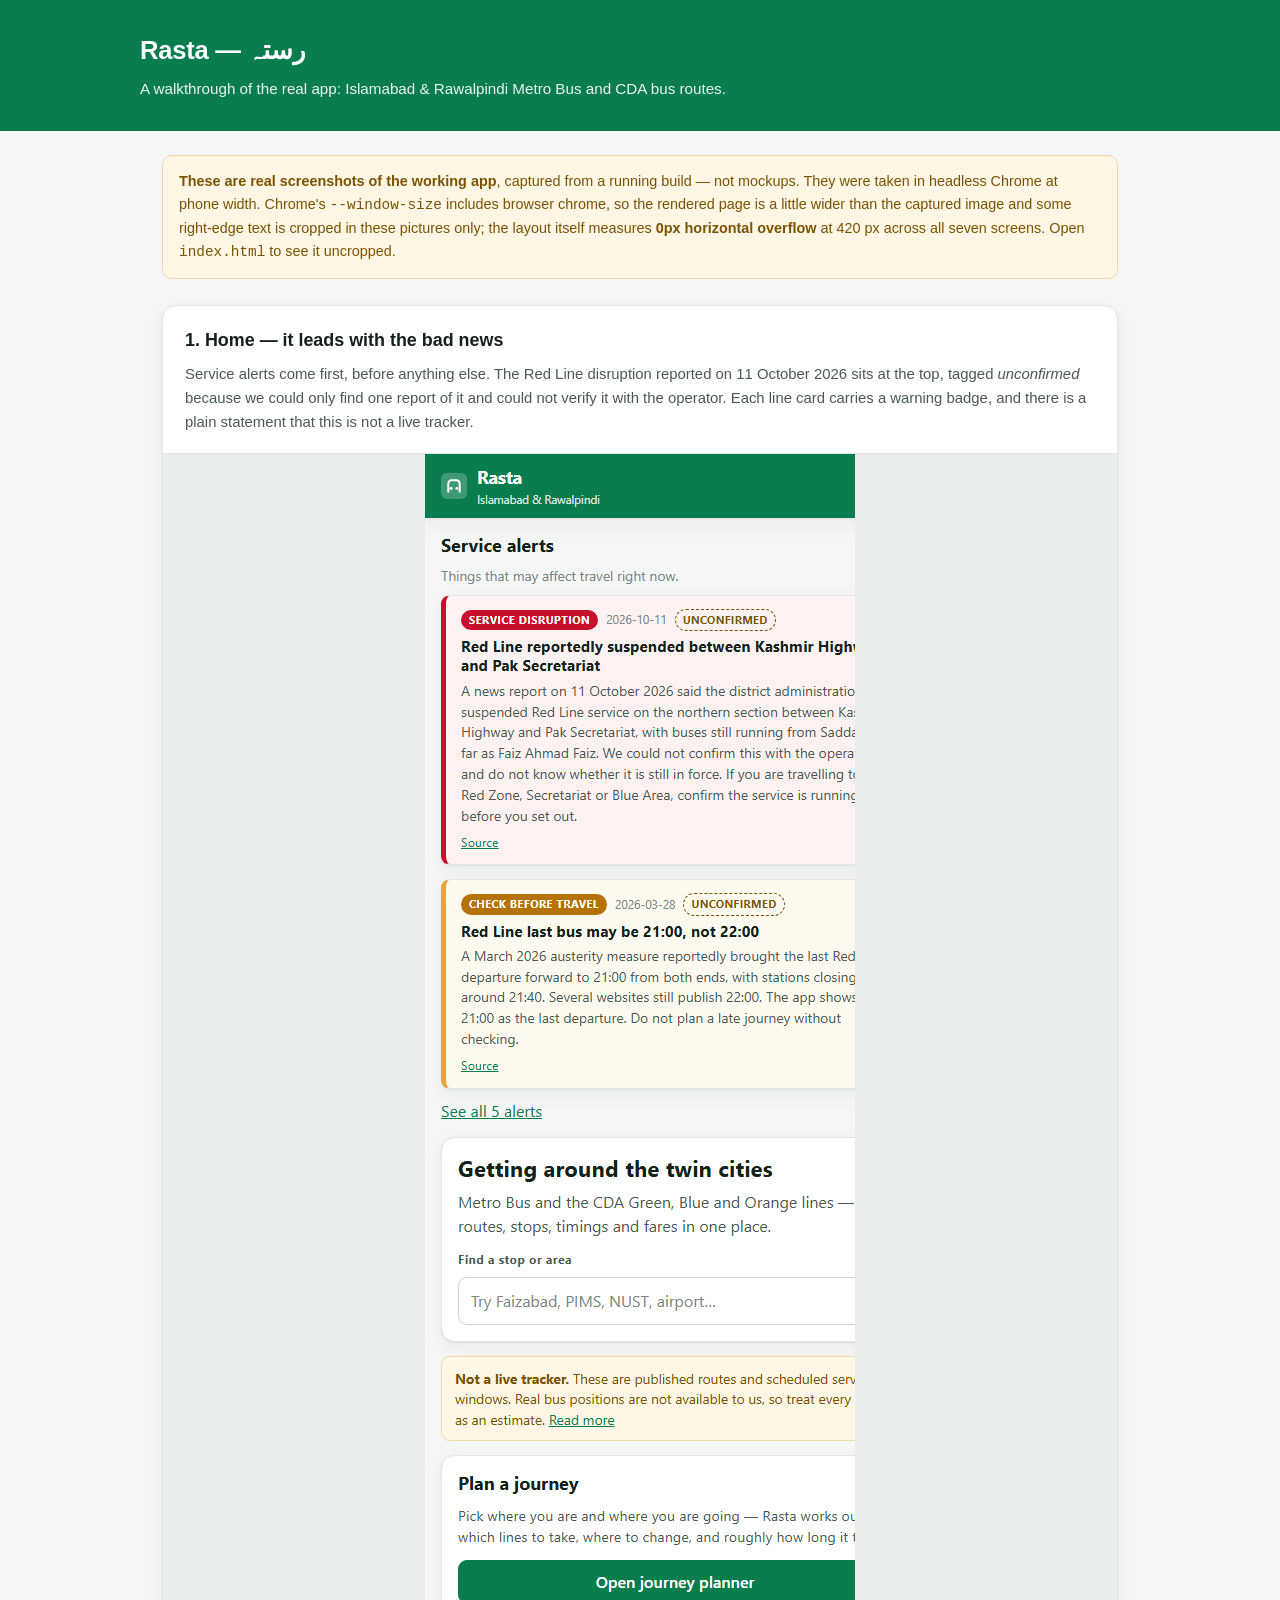
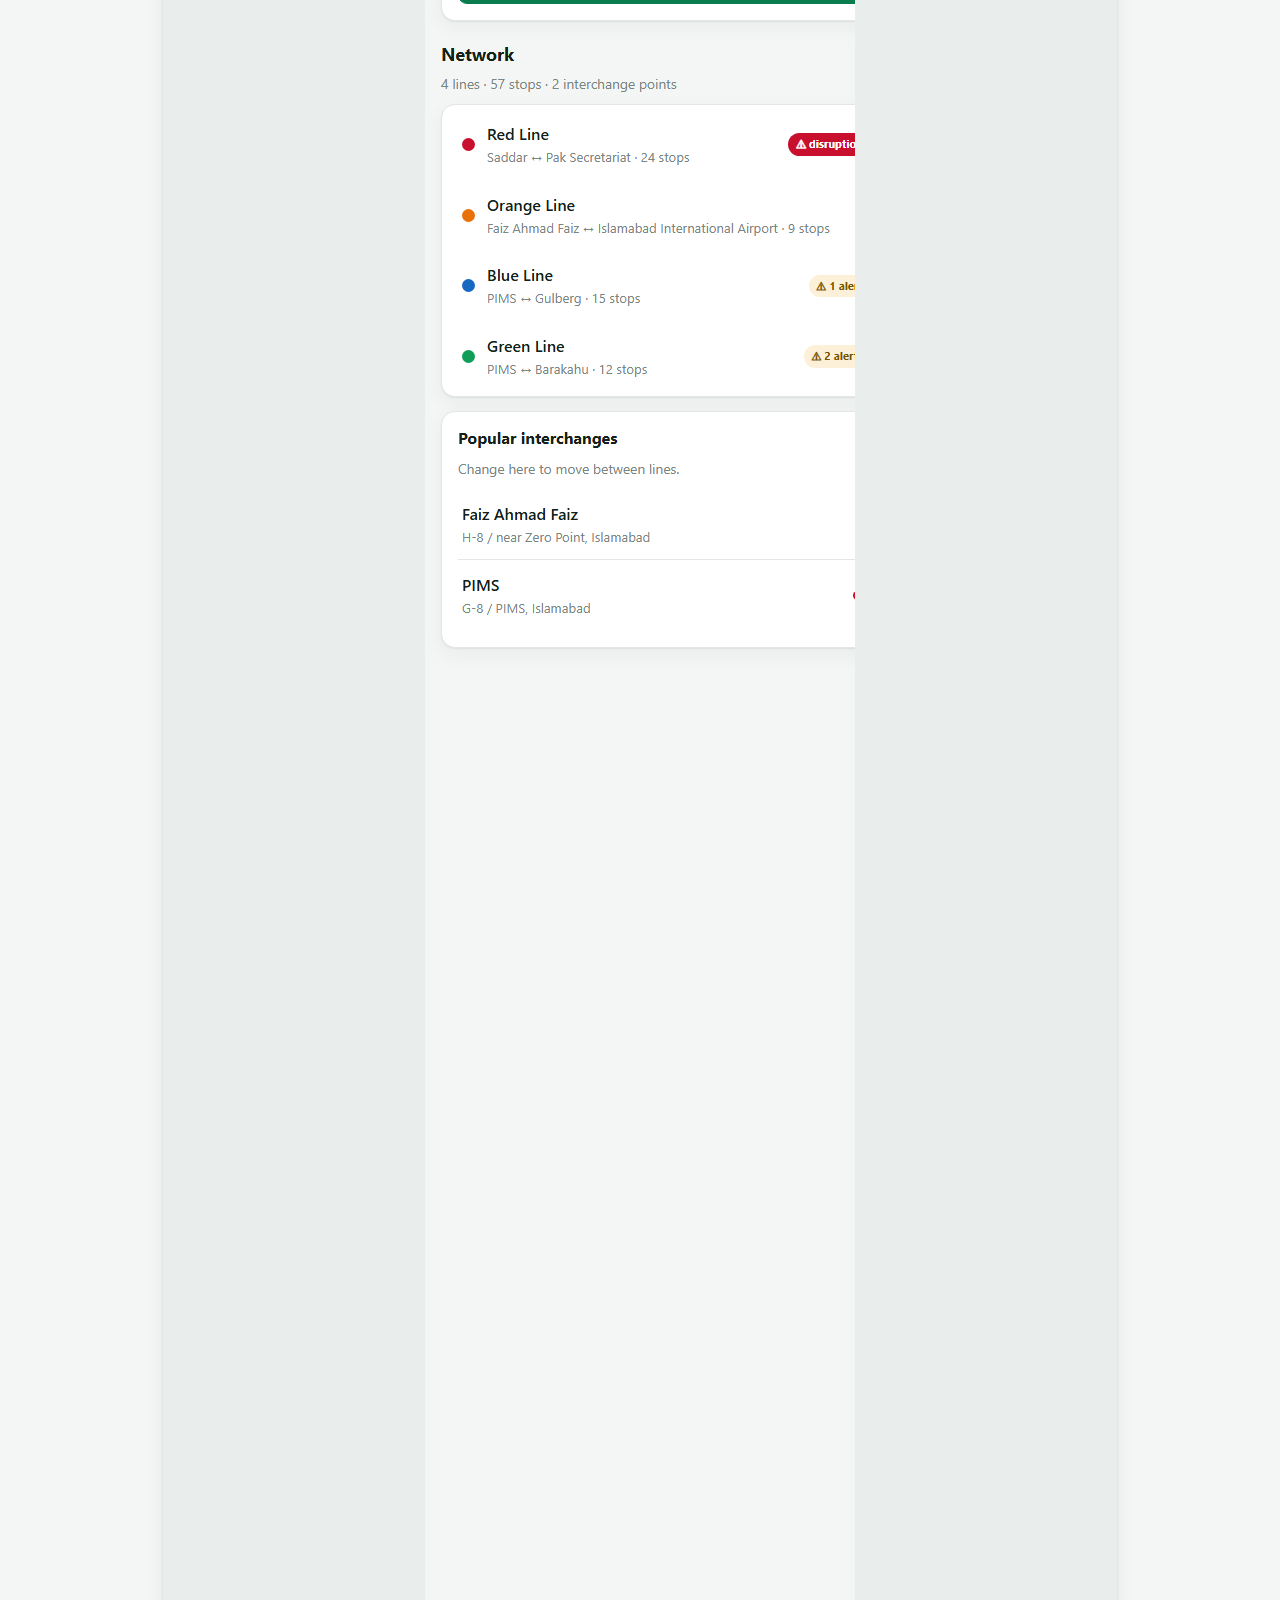
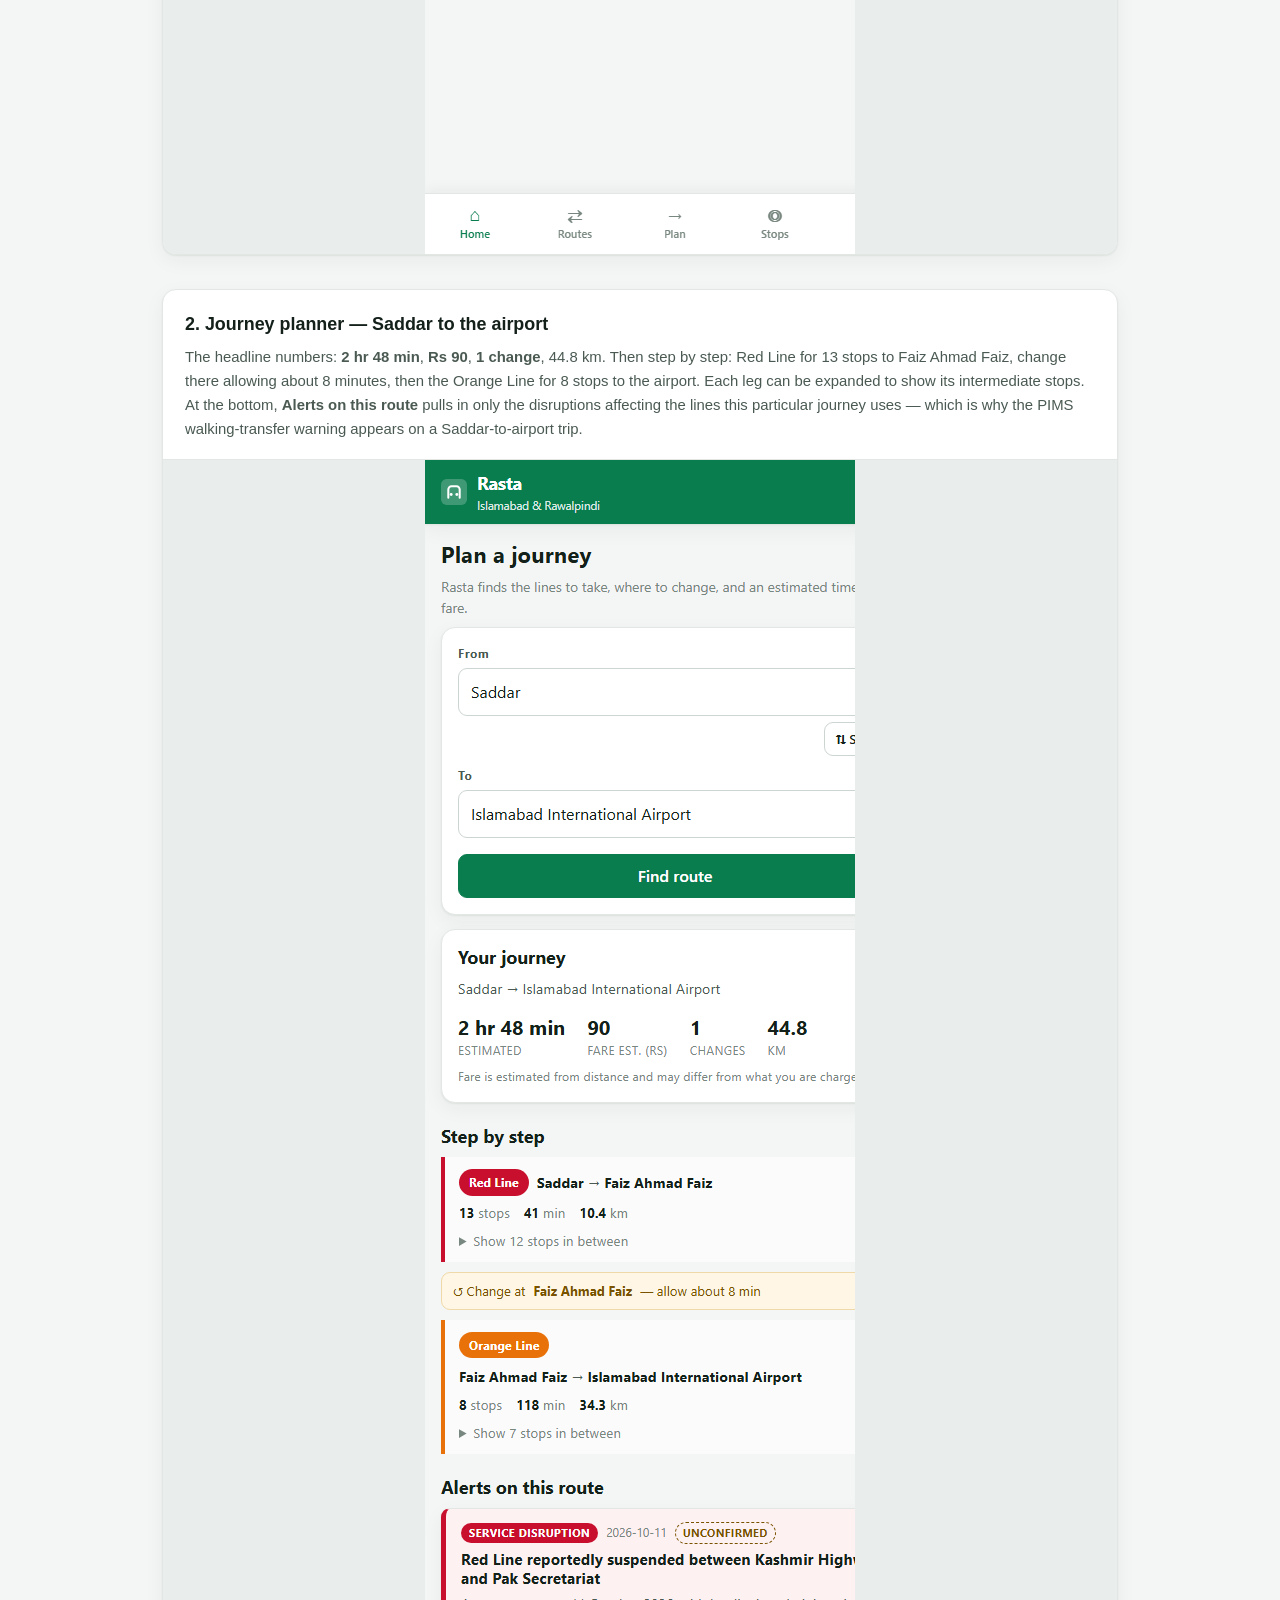
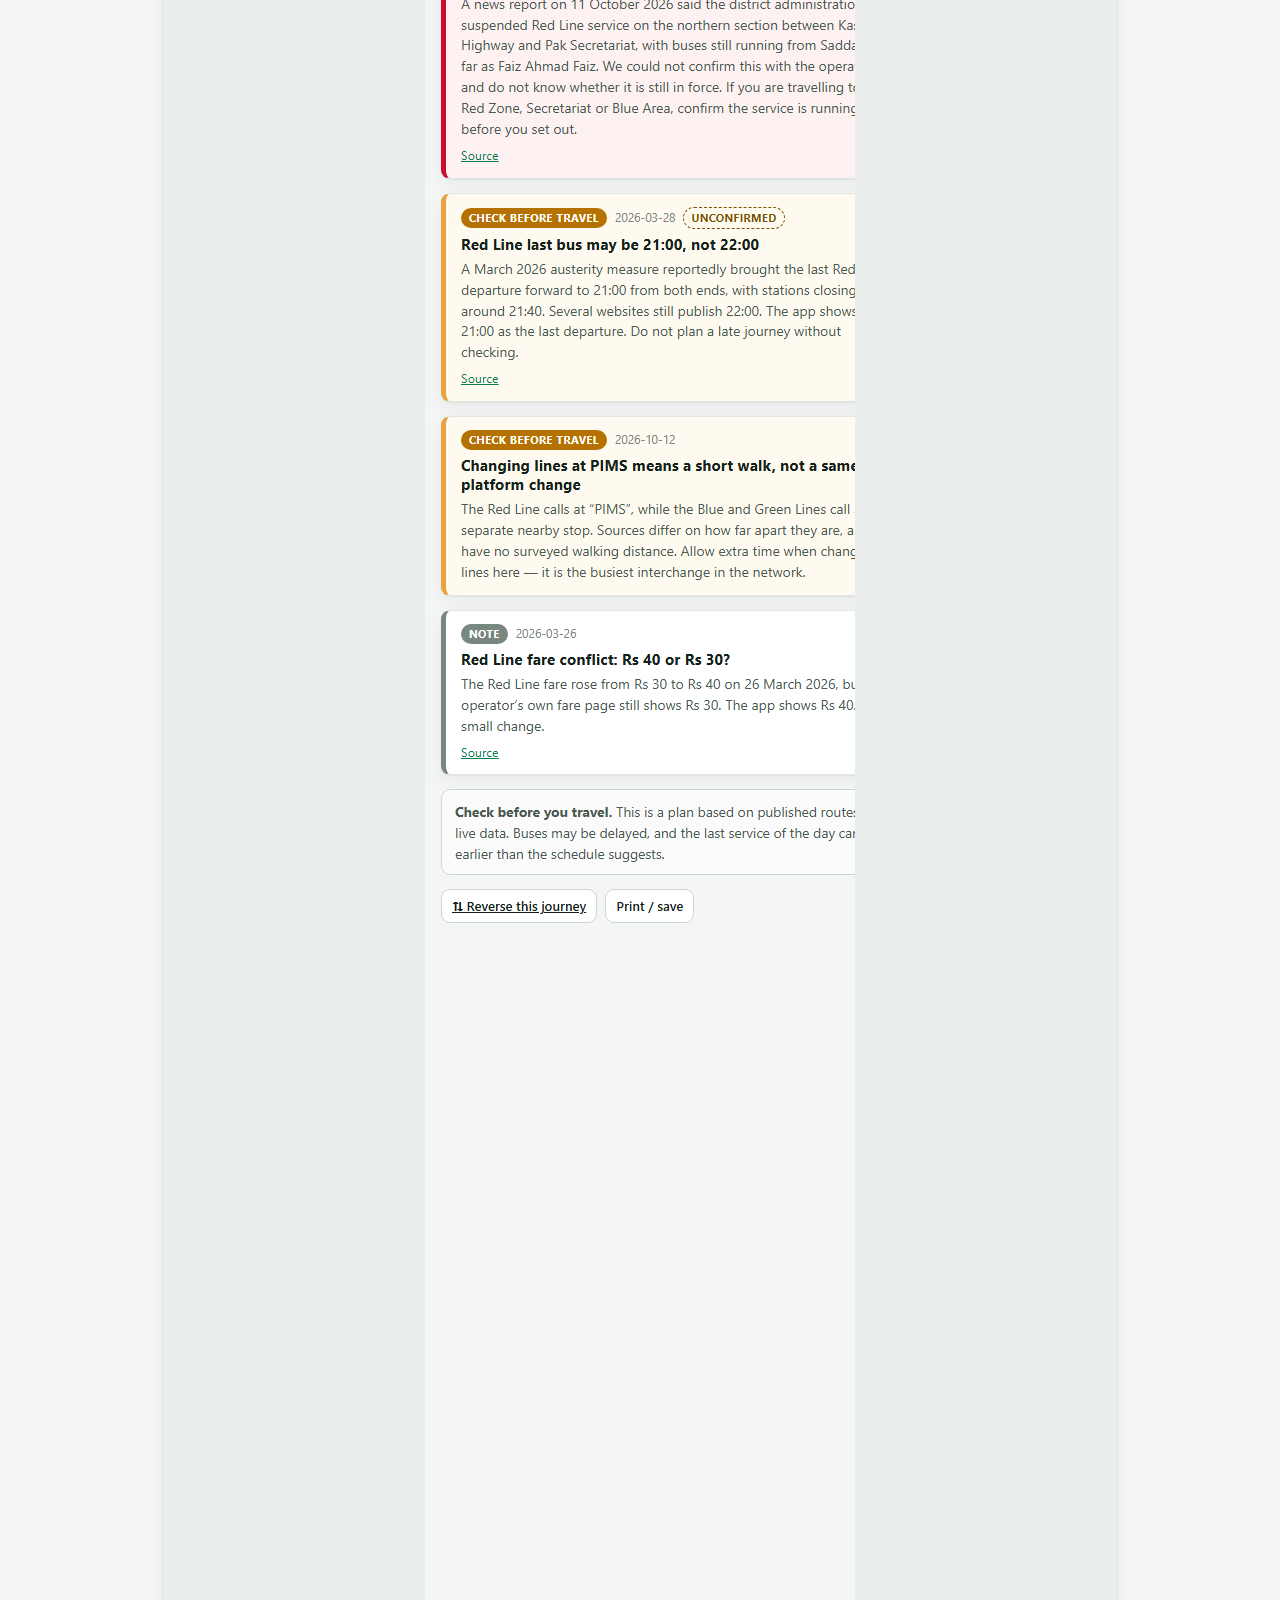
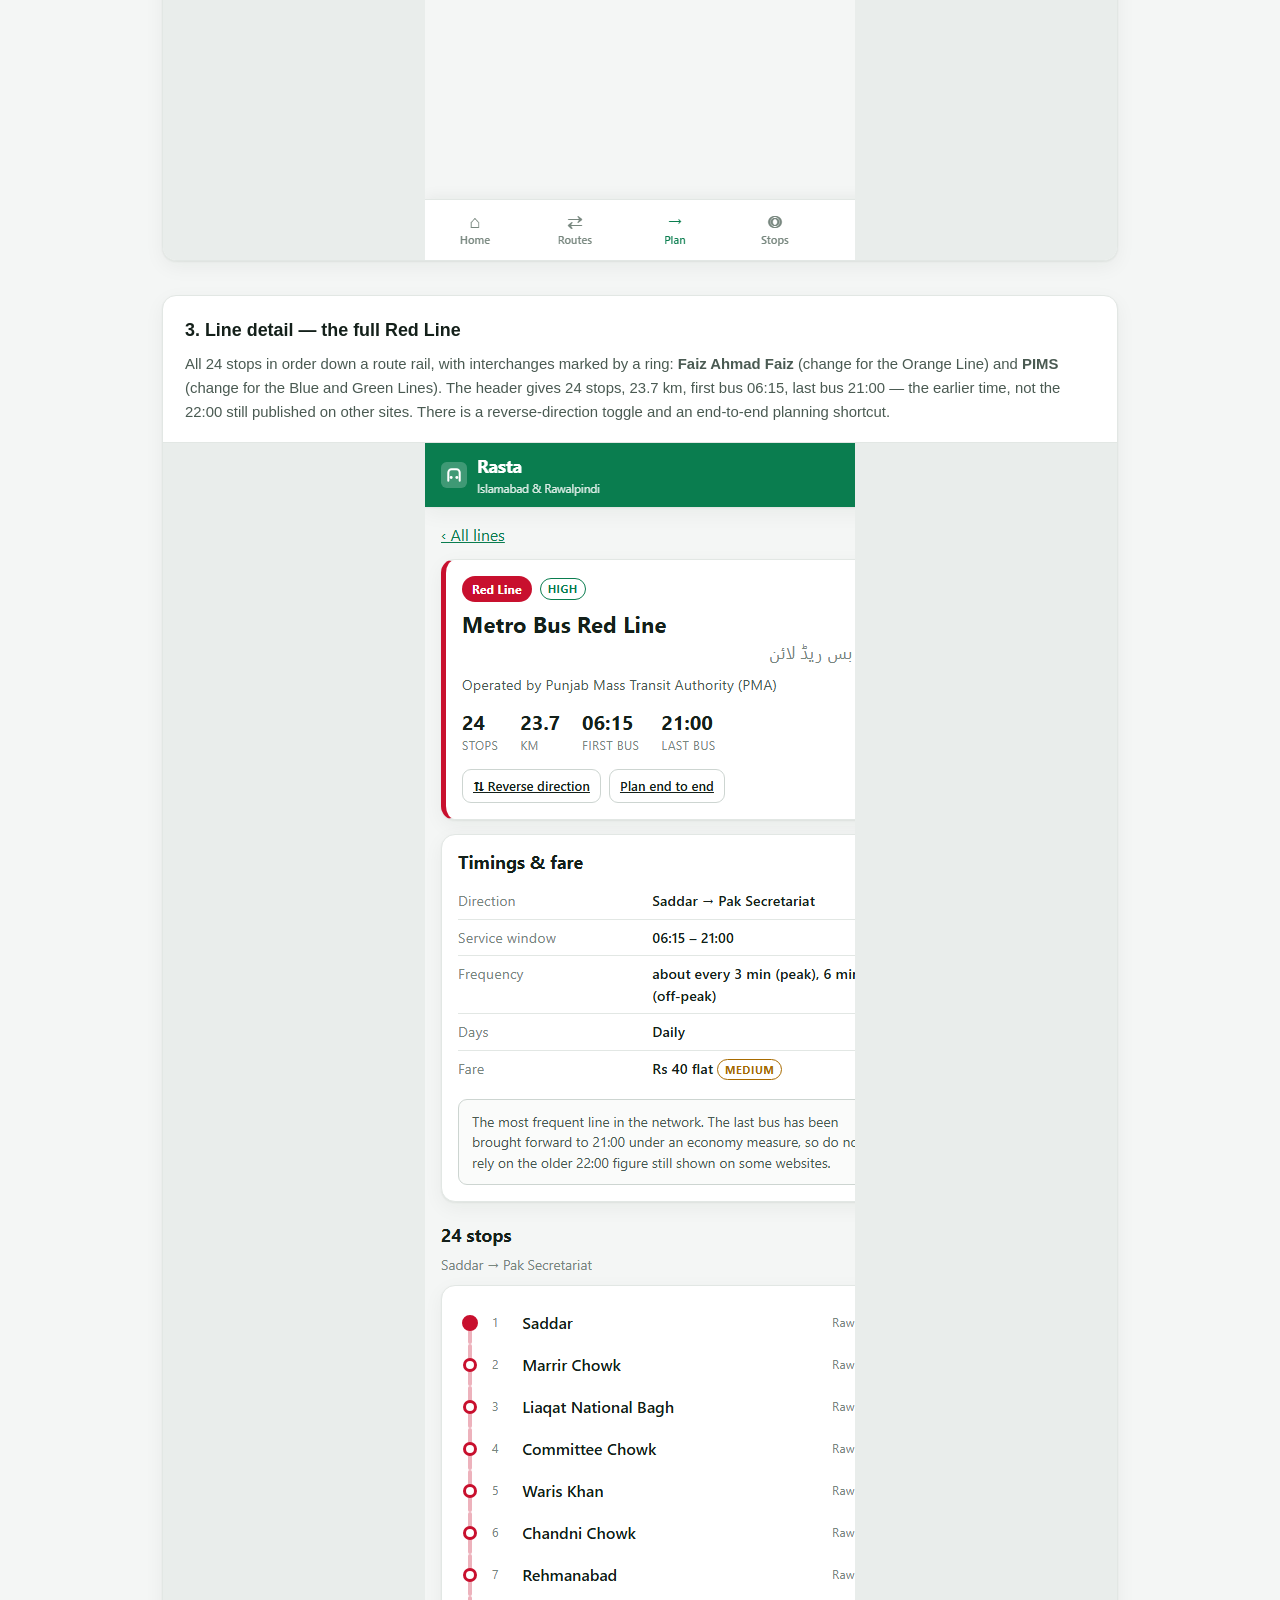
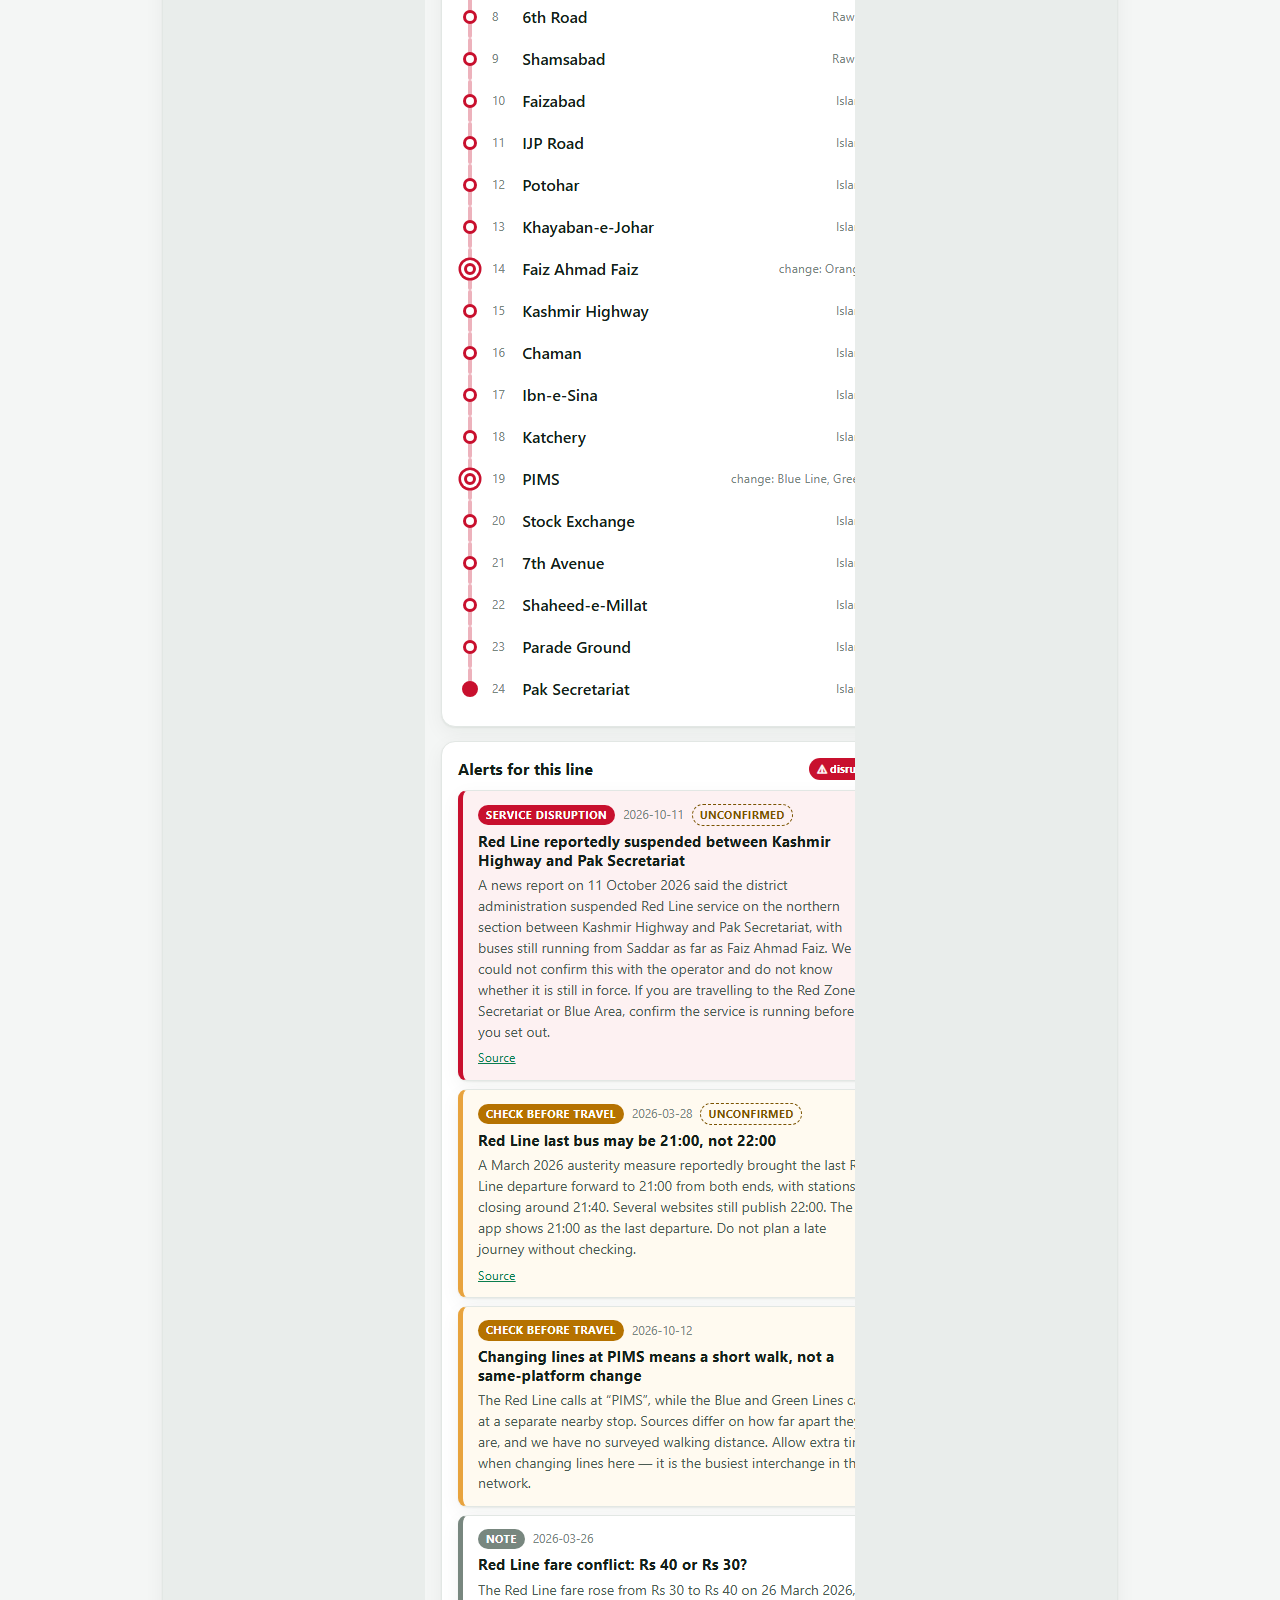
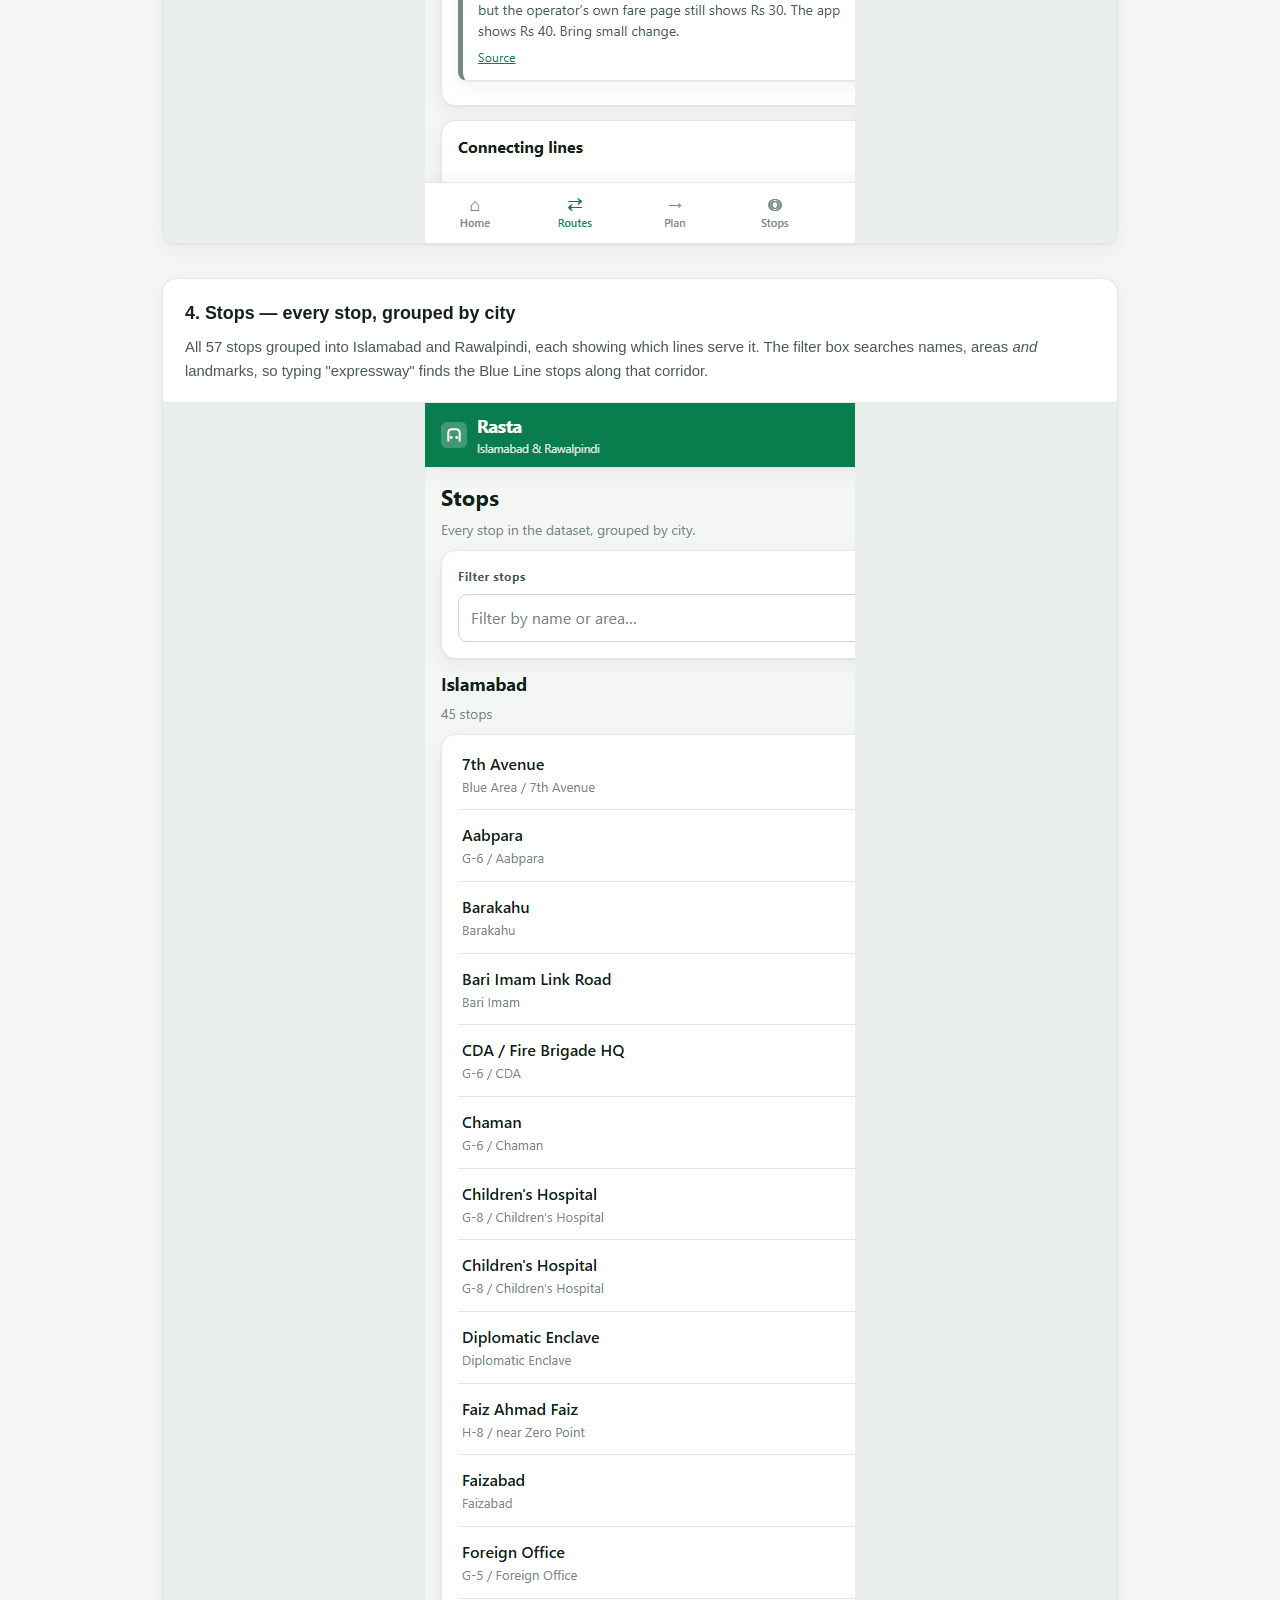
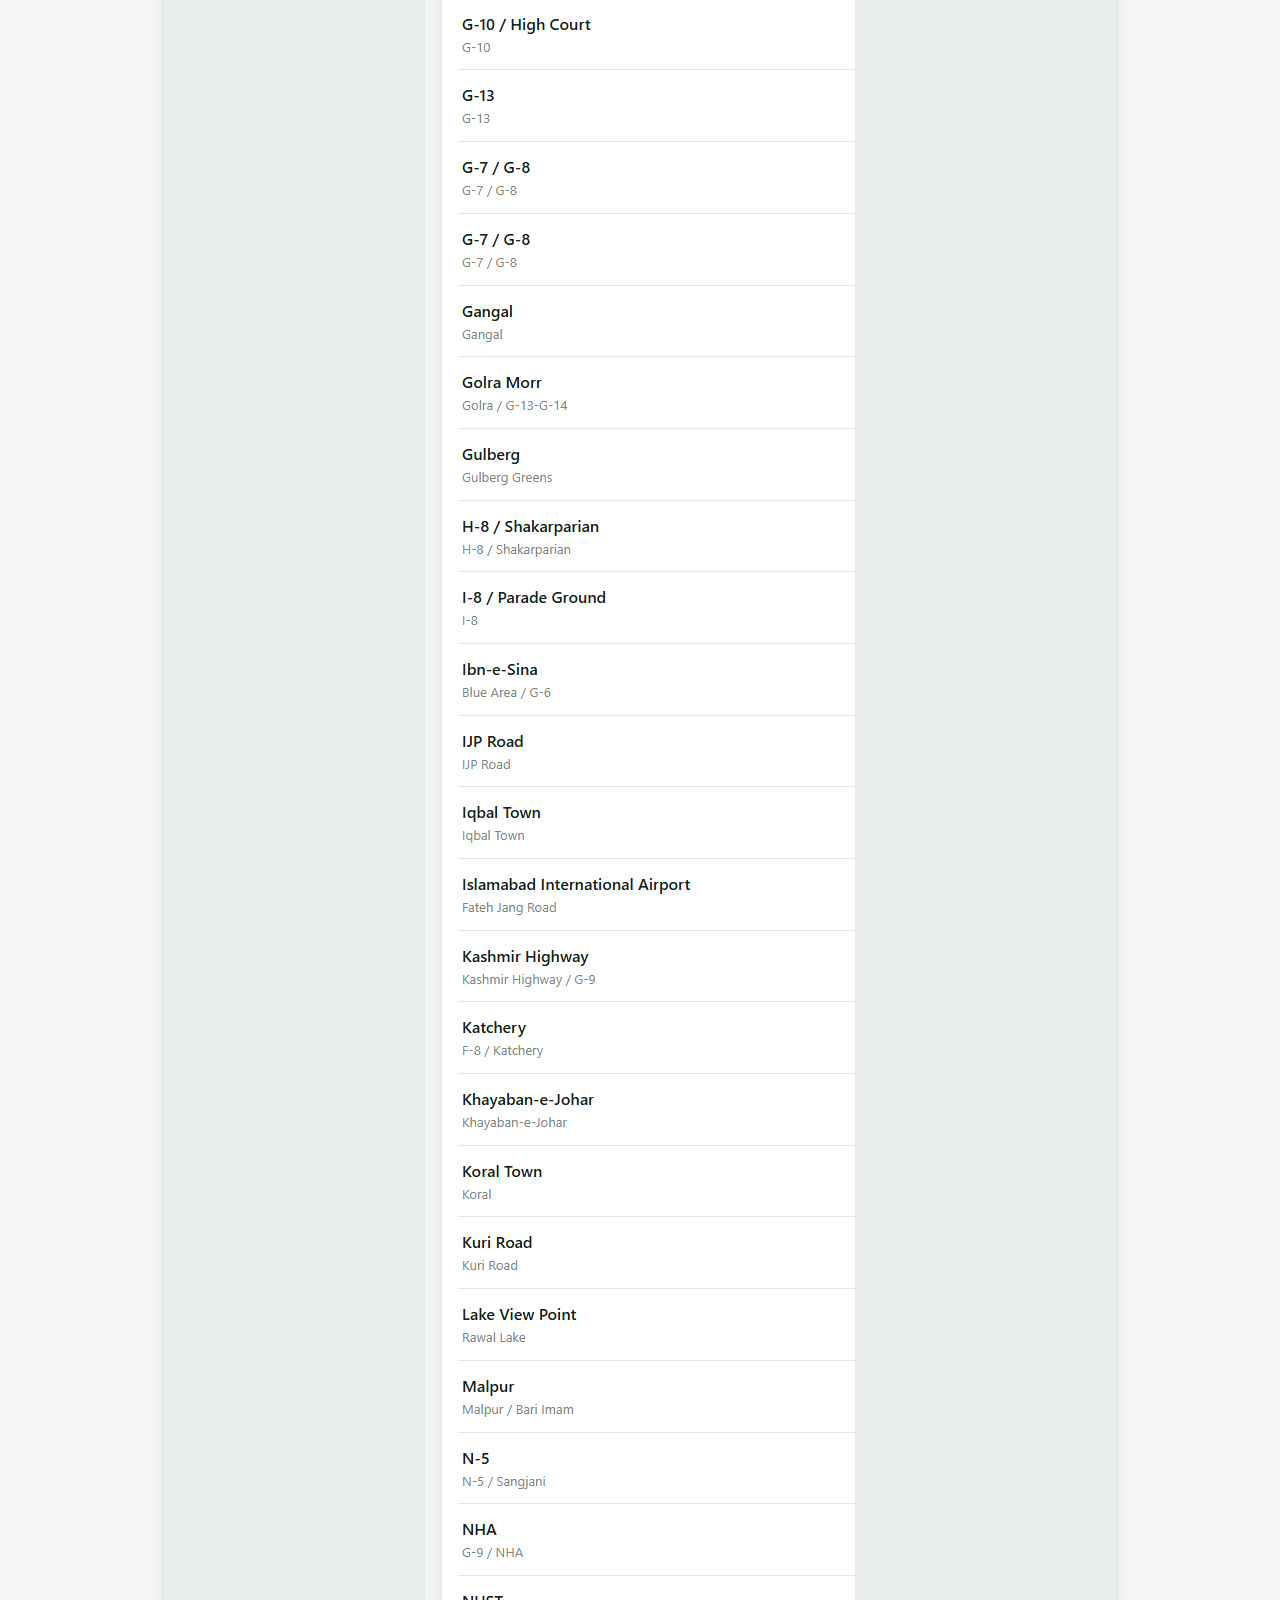
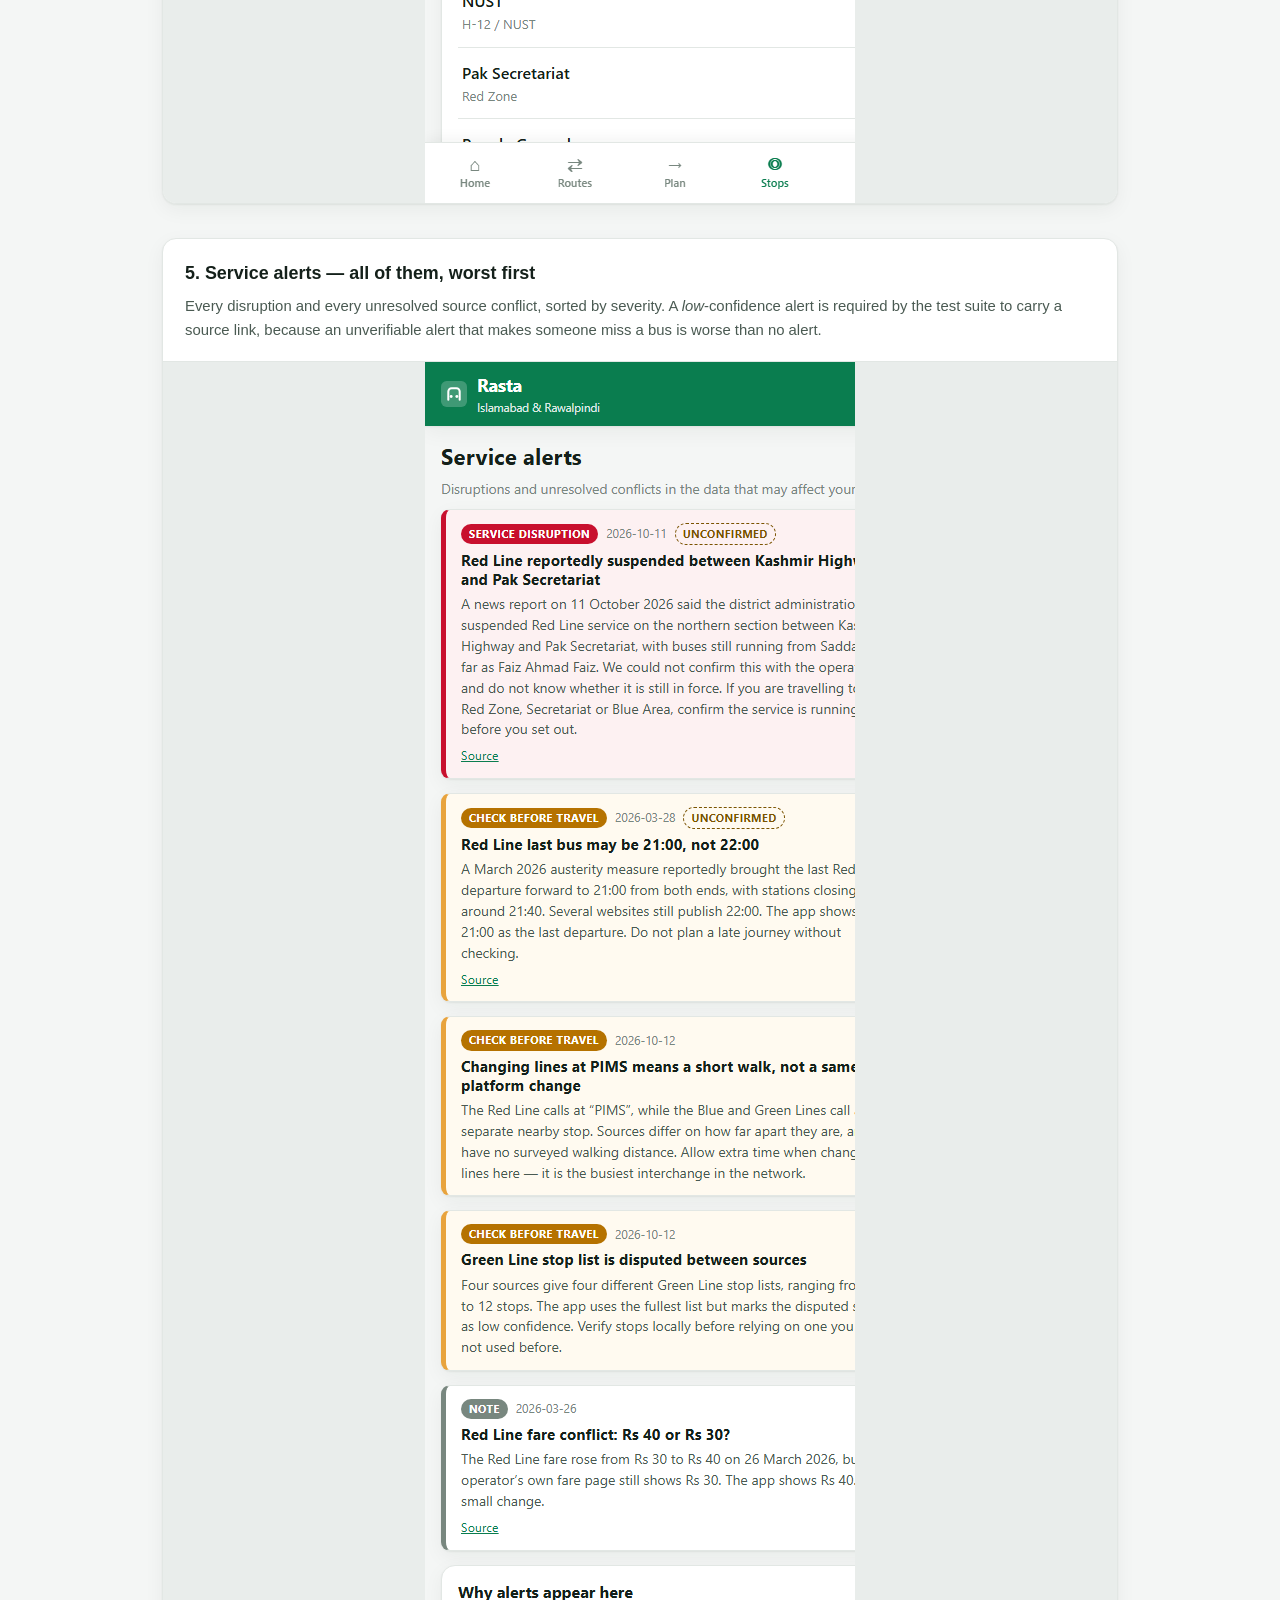
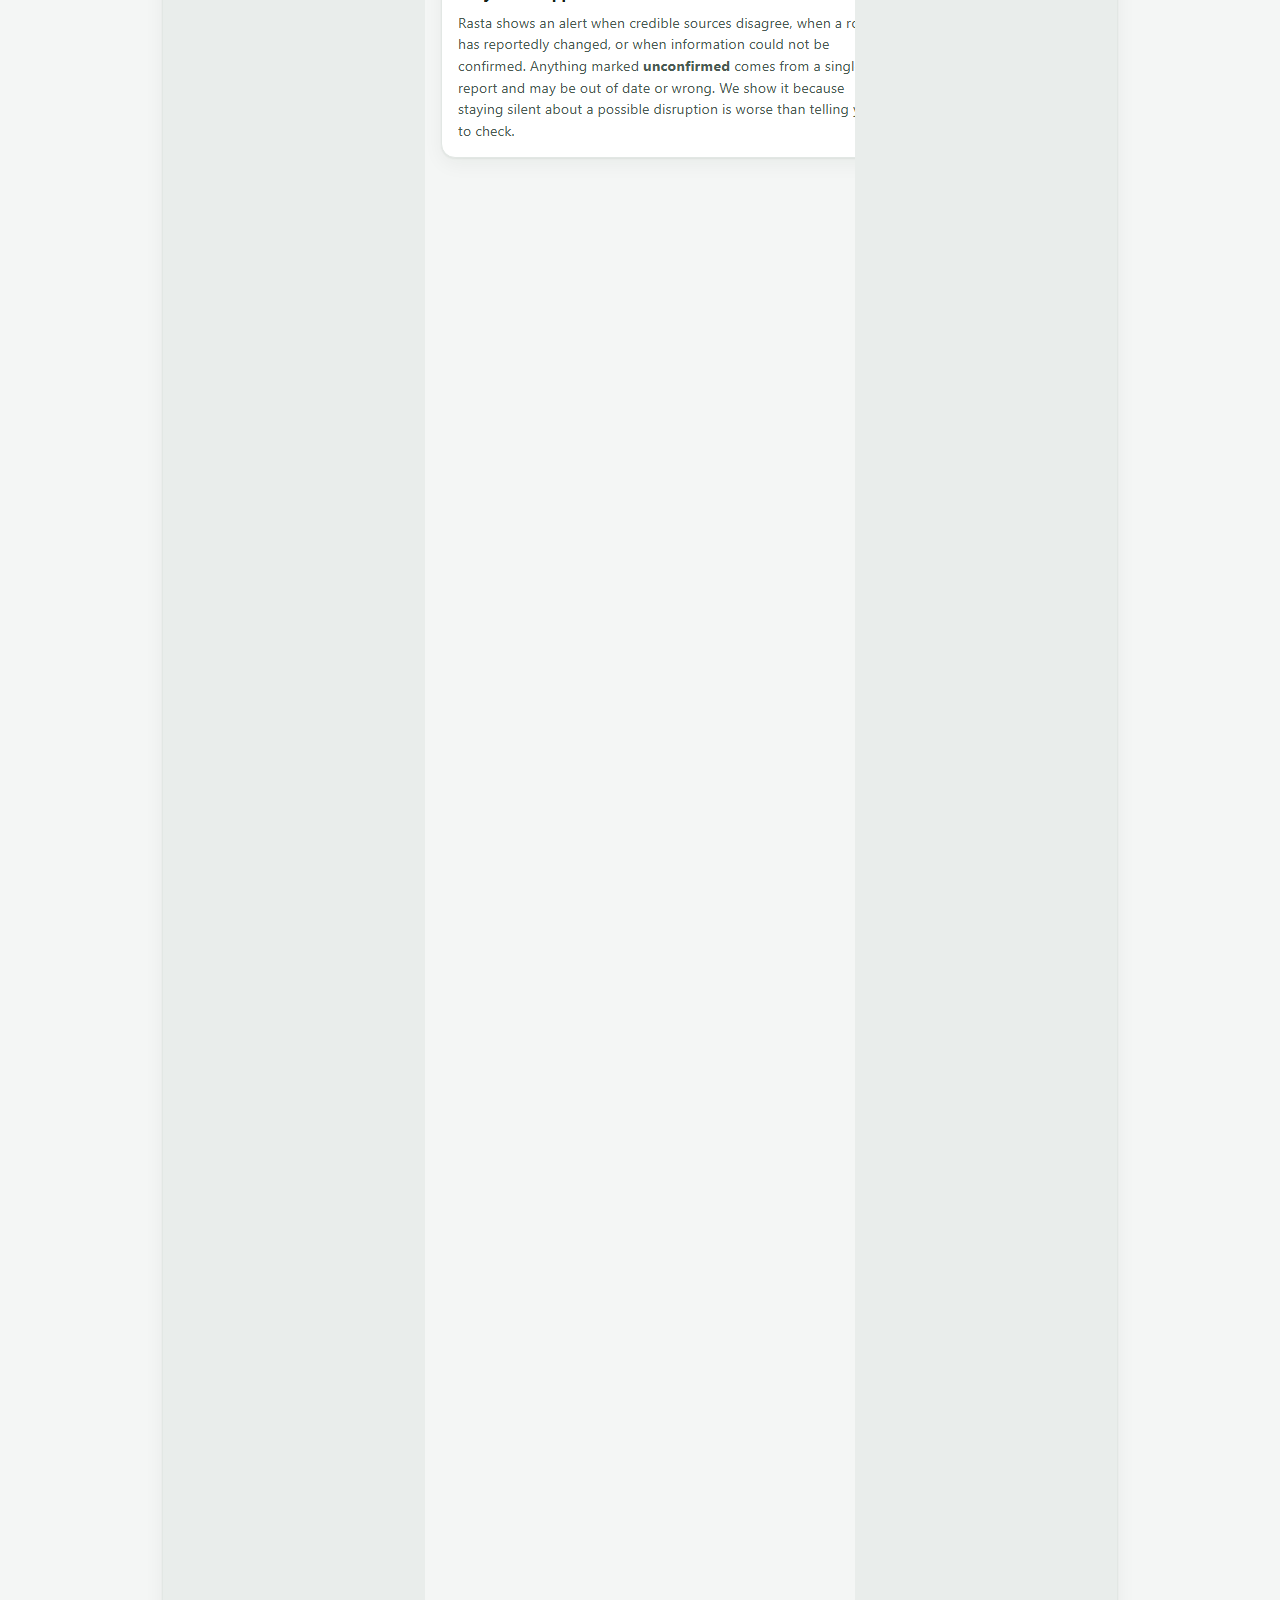
==== demo/index.html @ 7fad2407 "Rasta: Islamabad & Rawalpindi bus routes, timings and fares A dependency-free, zero-build web app co" ====
<!DOCTYPE html>
<html lang="en">
<head>
<meta charset="utf-8">
<meta name="viewport" content="width=device-width, initial-scale=1">
<title>Rasta — demo walkthrough</title>
<style>
  :root {
    --brand: #0a7d4f; --bg: #f4f6f5; --card: #fff; --ink: #14201a;
    --ink2: #4a5a52; --muted: #78877f; --line: #e2e7e4;
  }
  * { box-sizing: border-box; }
  body {
    margin: 0; background: var(--bg); color: var(--ink);
    font: 16px/1.6 -apple-system, BlinkMacSystemFont, "Segoe UI", Roboto, Arial, sans-serif;
  }
  header {
    background: var(--brand); color: #fff; padding: 30px 22px;
  }
  header .wrap { max-width: 1000px; margin: 0 auto; }
  header h1 { margin: 0 0 6px; font-size: 1.6rem; letter-spacing: -.01em; }
  header p { margin: 0; opacity: .92; font-size: .95rem; }
  main { max-width: 1000px; margin: 0 auto; padding: 24px 22px 70px; }

  .notice {
    background: #fff6e5; border: 1px solid #f0d9a8; color: #7a5300;
    border-radius: 10px; padding: 14px 16px; font-size: .9rem; margin: 0 0 26px;
  }
  .notice strong { color: inherit; }

  .step {
    margin: 0 0 34px; background: var(--card); border: 1px solid var(--line);
    border-radius: 14px; overflow: hidden;
    box-shadow: 0 1px 2px rgba(16,32,24,.06), 0 6px 20px rgba(16,32,24,.05);
  }
  figcaption { padding: 20px 22px 18px; }
  figcaption h2 { margin: 0 0 8px; font-size: 1.12rem; }
  figcaption p { margin: 0; color: var(--ink2); font-size: .93rem; }
  .shot { background: #e9edeb; border-top: 1px solid var(--line); text-align: center; }
  .shot img { display: block; width: 100%; max-width: 430px; margin: 0 auto; height: auto; }

  .two { display: grid; gap: 34px; }
  @media (min-width: 900px) {
    .two { grid-template-columns: 1fr 1fr; }
    .two .step { margin-bottom: 0; }
  }

  .foot { color: var(--muted); font-size: .86rem; margin-top: 34px; }
  .foot code { background: var(--card); border: 1px solid var(--line); padding: 1px 6px; border-radius: 5px; }
  a { color: var(--brand); }
</style>
</head>
<body>
<header>
  <div class="wrap">
    <h1>Rasta — رستہ</h1>
    <p>A walkthrough of the real app: Islamabad &amp; Rawalpindi Metro Bus and CDA bus routes.</p>
  </div>
</header>

<main>
  <div class="notice">
    <strong>These are real screenshots of the working app</strong>, captured from a running
    build — not mockups. They were taken in headless Chrome at phone width. Chrome's
    <code>--window-size</code> includes browser chrome, so the rendered page is a little wider
    than the captured image and some right-edge text is cropped in these pictures only; the
    layout itself measures <strong>0px horizontal overflow</strong> at 420&nbsp;px across all
    seven screens. Open <code>index.html</code> to see it uncropped.
  </div>

  <figure class="step">
  <figcaption>
    <h2>1. Home — it leads with the bad news</h2>
    <p>Service alerts come first, before anything else. The Red Line disruption reported on 11 October 2026 sits at the top, tagged <em>unconfirmed</em> because we could only find one report of it and could not verify it with the operator. Each line card carries a warning badge, and there is a plain statement that this is not a live tracker.</p>
  </figcaption>
  <div class="shot"><img src="[data-uri]" alt="1. Home — it leads with the bad news"></div>
</figure>
<figure class="step">
  <figcaption>
    <h2>2. Journey planner — Saddar to the airport</h2>
    <p>The headline numbers: <strong>2 hr 48 min</strong>, <strong>Rs 90</strong>, <strong>1 change</strong>, 44.8 km. Then step by step: Red Line for 13 stops to Faiz Ahmad Faiz, change there allowing about 8 minutes, then the Orange Line for 8 stops to the airport. Each leg can be expanded to show its intermediate stops. At the bottom, <strong>Alerts on this route</strong> pulls in only the disruptions affecting the lines this particular journey uses — which is why the PIMS walking-transfer warning appears on a Saddar-to-airport trip.</p>
  </figcaption>
  <div class="shot"><img src="[data-uri]" alt="2. Journey planner — Saddar to the airport"></div>
</figure>
<figure class="step">
  <figcaption>
    <h2>3. Line detail — the full Red Line</h2>
    <p>All 24 stops in order down a route rail, with interchanges marked by a ring: <strong>Faiz Ahmad Faiz</strong> (change for the Orange Line) and <strong>PIMS</strong> (change for the Blue and Green Lines). The header gives 24 stops, 23.7 km, first bus 06:15, last bus 21:00 — the earlier time, not the 22:00 still published on other sites. There is a reverse-direction toggle and an end-to-end planning shortcut.</p>
  </figcaption>
  <div class="shot"><img src="[data-uri]" alt="3. Line detail — the full Red Line"></div>
</figure>
<figure class="step">
  <figcaption>
    <h2>4. Stops — every stop, grouped by city</h2>
    <p>All 57 stops grouped into Islamabad and Rawalpindi, each showing which lines serve it. The filter box searches names, areas <em>and</em> landmarks, so typing "expressway" finds the Blue Line stops along that corridor.</p>
  </figcaption>
  <div class="shot"><img src="[data-uri]" alt="4. Stops — every stop, grouped by city"></div>
</figure>
<figure class="step">
  <figcaption>
    <h2>5. Service alerts — all of them, worst first</h2>
    <p>Every disruption and every unresolved source conflict, sorted by severity. A <em>low</em>-confidence alert is required by the test suite to carry a source link, because an unverifiable alert that makes someone miss a bus is worse than no alert.</p>
  </figcaption>
  <div class="shot"><img src="[data-uri]" alt="5. Service alerts — all of them, worst first"></div>
</figure>
<figure class="step">
  <figcaption>
    <h2>6. Info — what it cannot do</h2>
    <p>The honest page: what is covered, how confident each line is, and a "Known gaps" list stating outright that there is no live feed, that the Green Line stop list is disputed between four sources, that fares are the least reliable data, and that stop coordinates are approximate. A tool that hides its blind spots is worse than one that admits them.</p>
  </figcaption>
  <div class="shot"><img src="[data-uri]" alt="6. Info — what it cannot do"></div>
</figure>

  <p class="foot">
    Rasta is not a live bus tracker and cannot be one: no GTFS feed, no real-time API and no
    open data portal exists for these services. Journey times are modelled from distance, and
    disputed information is labelled rather than hidden. See <code>README.md</code>.
  </p>
</main>
</body>
</html>
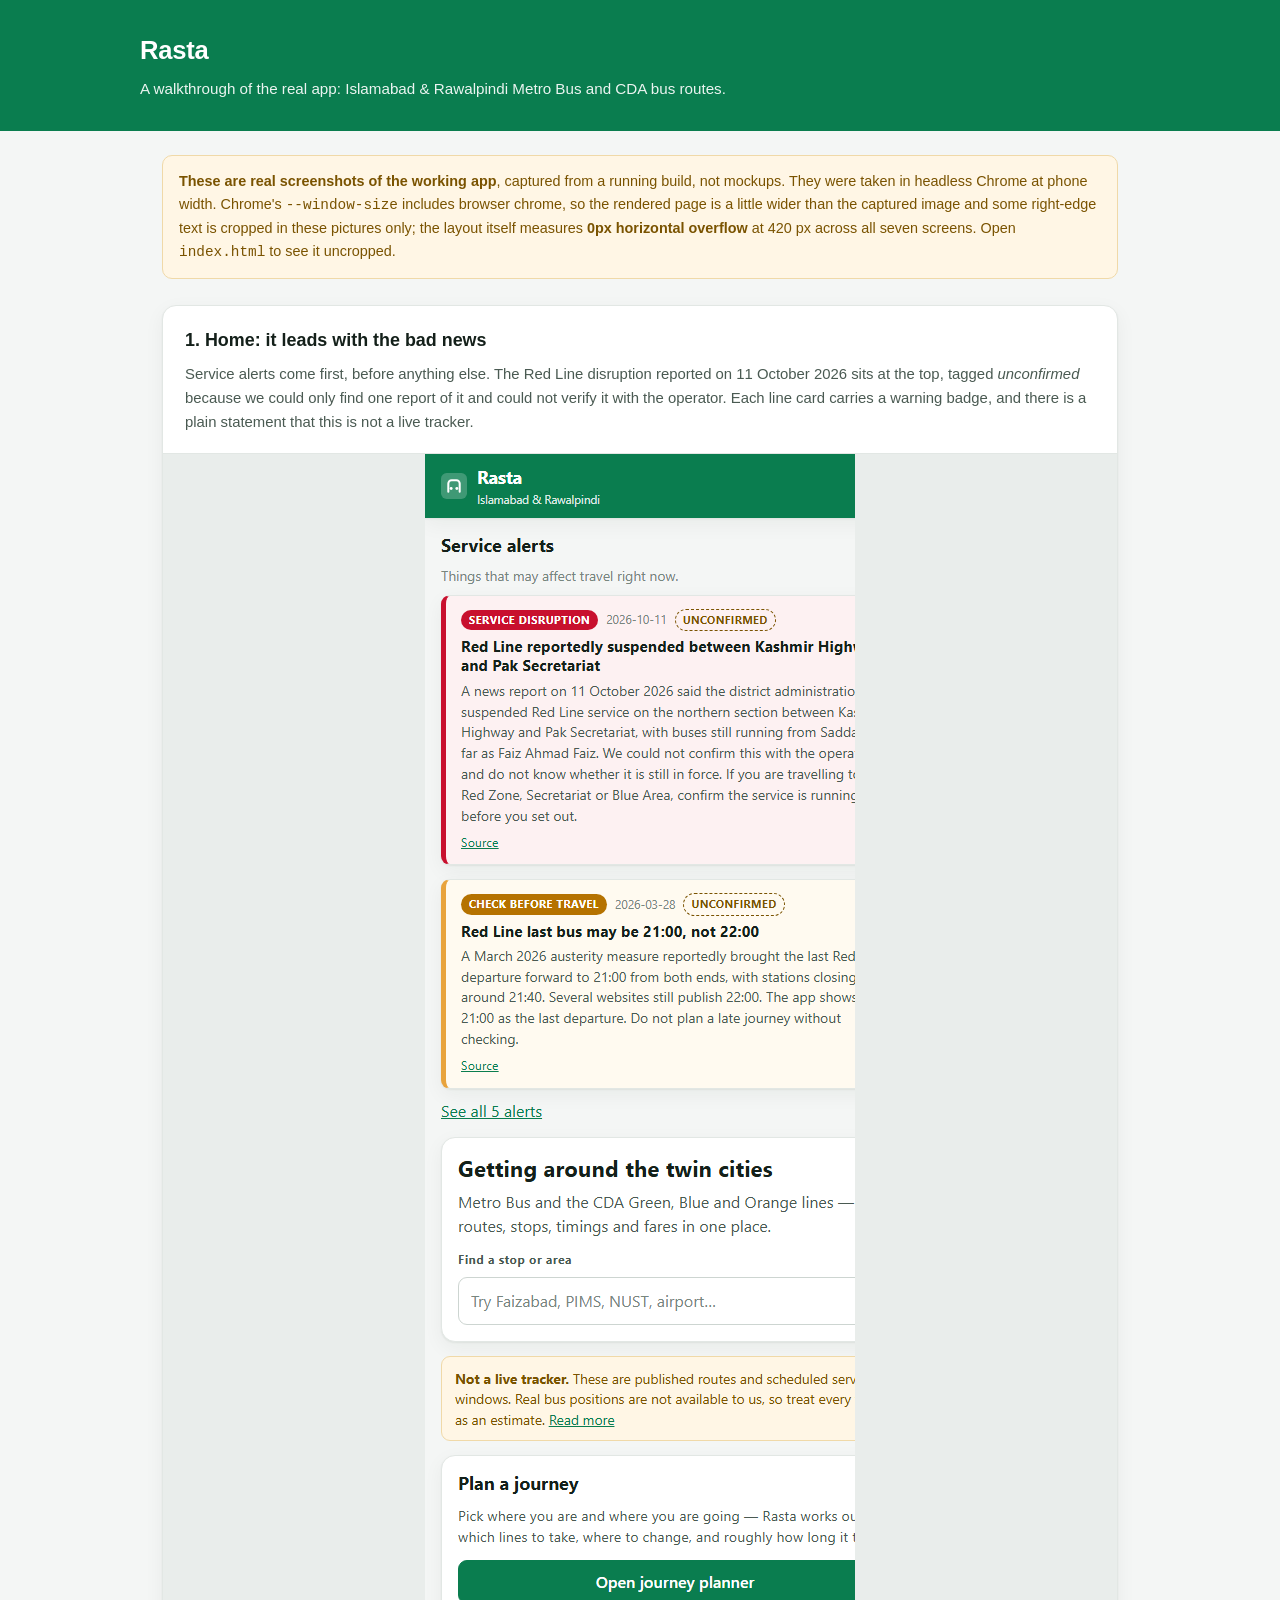
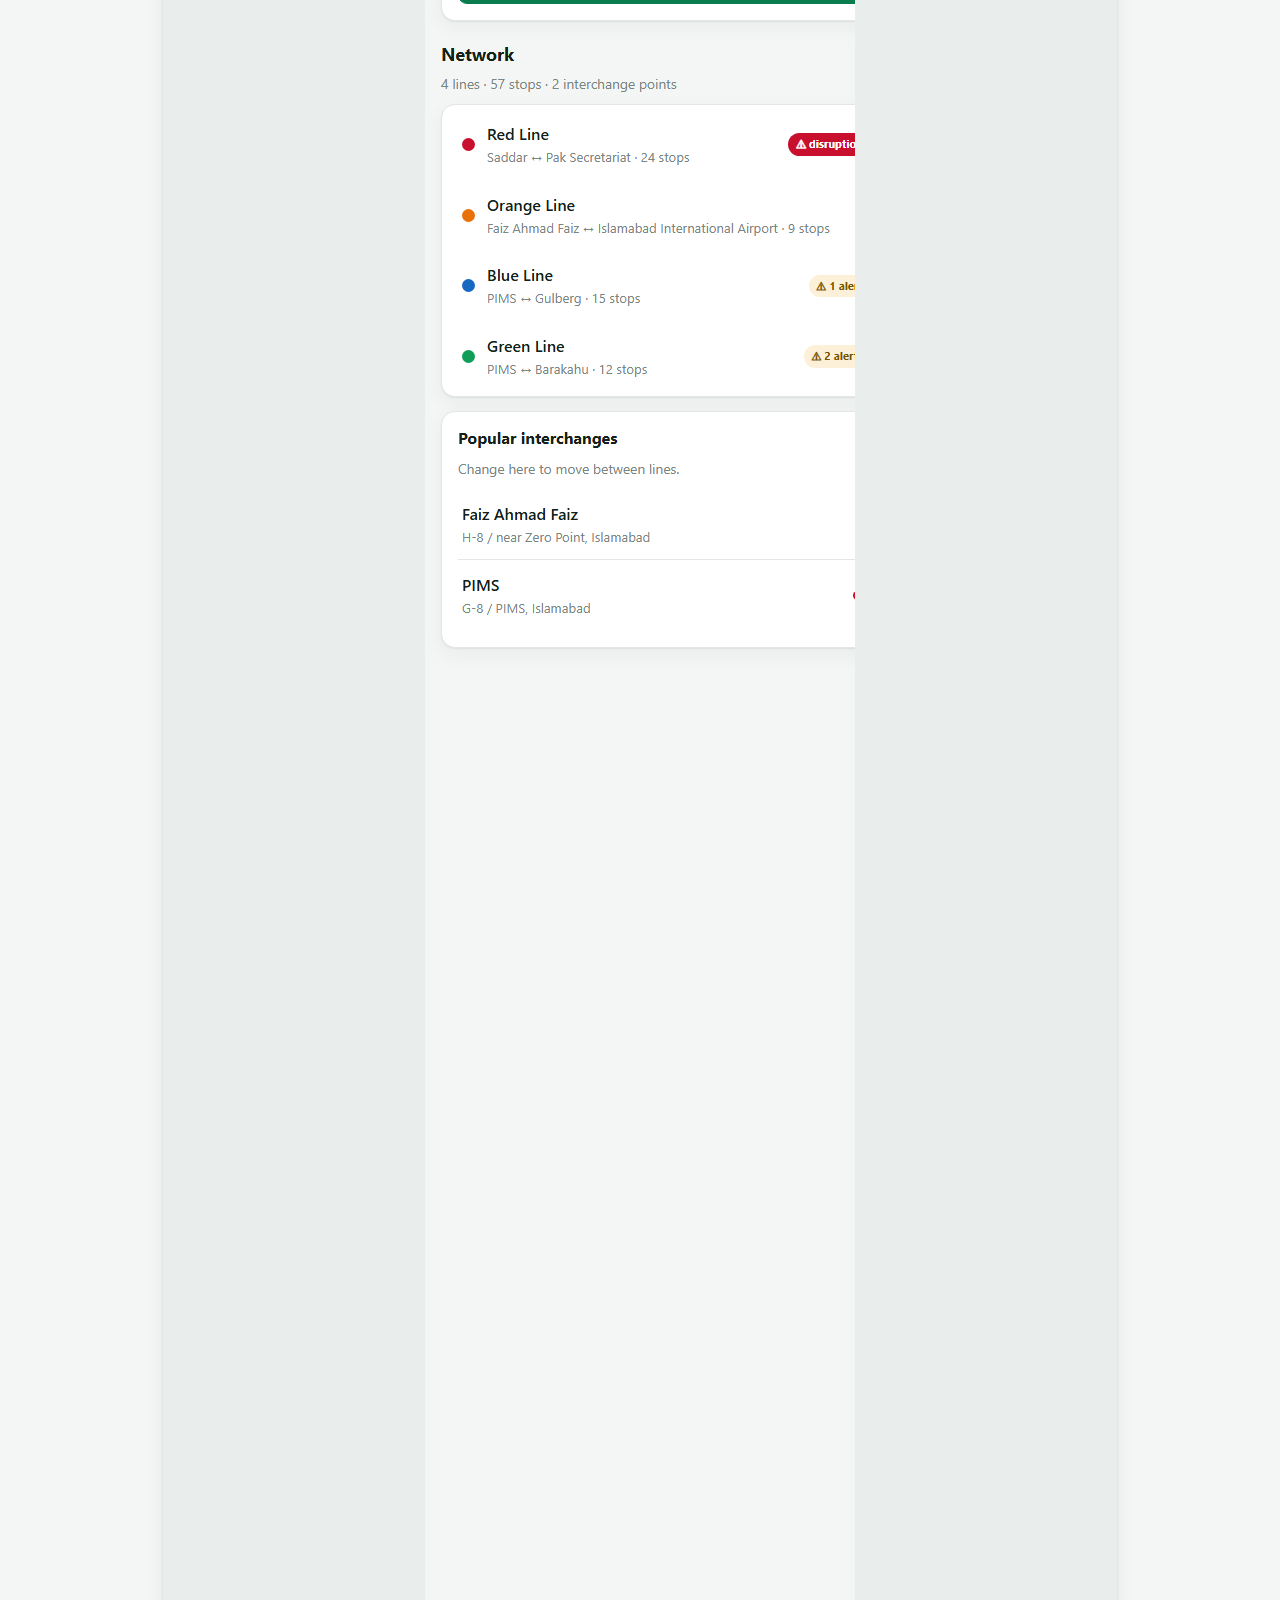
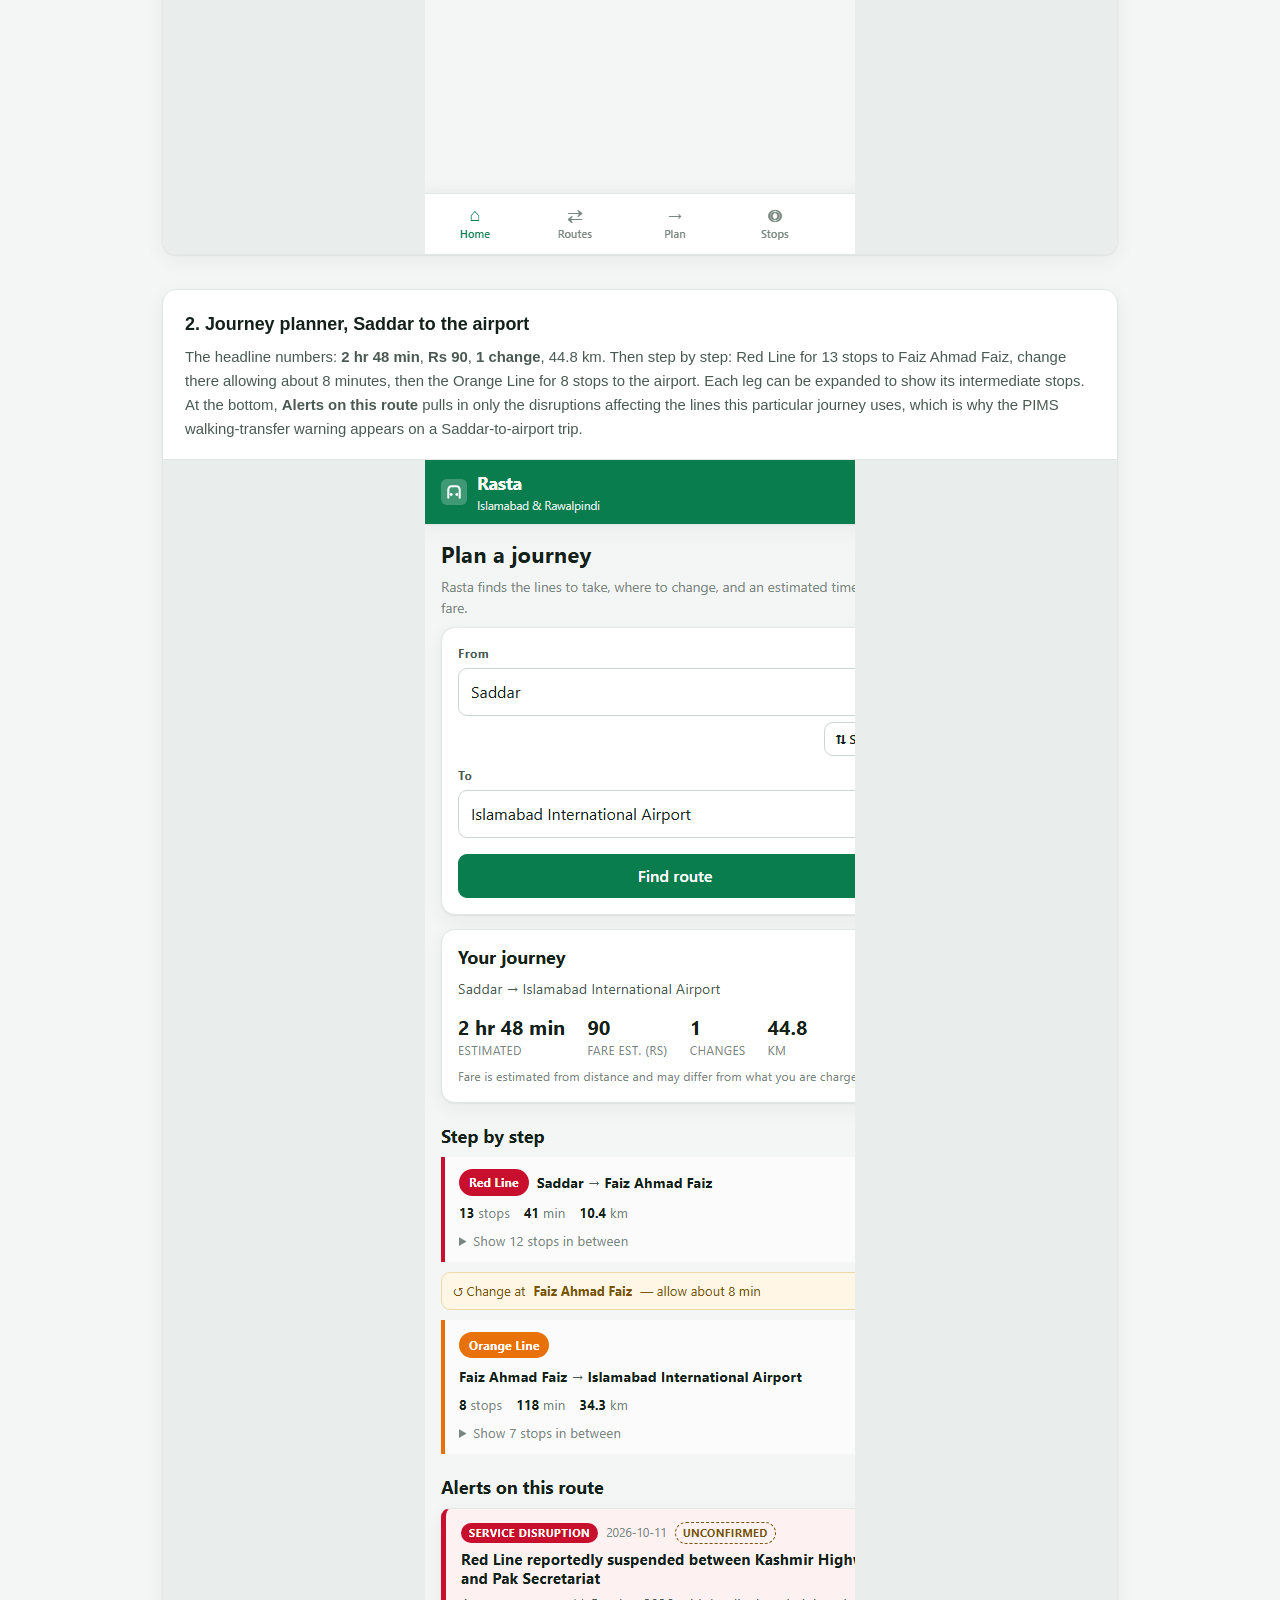
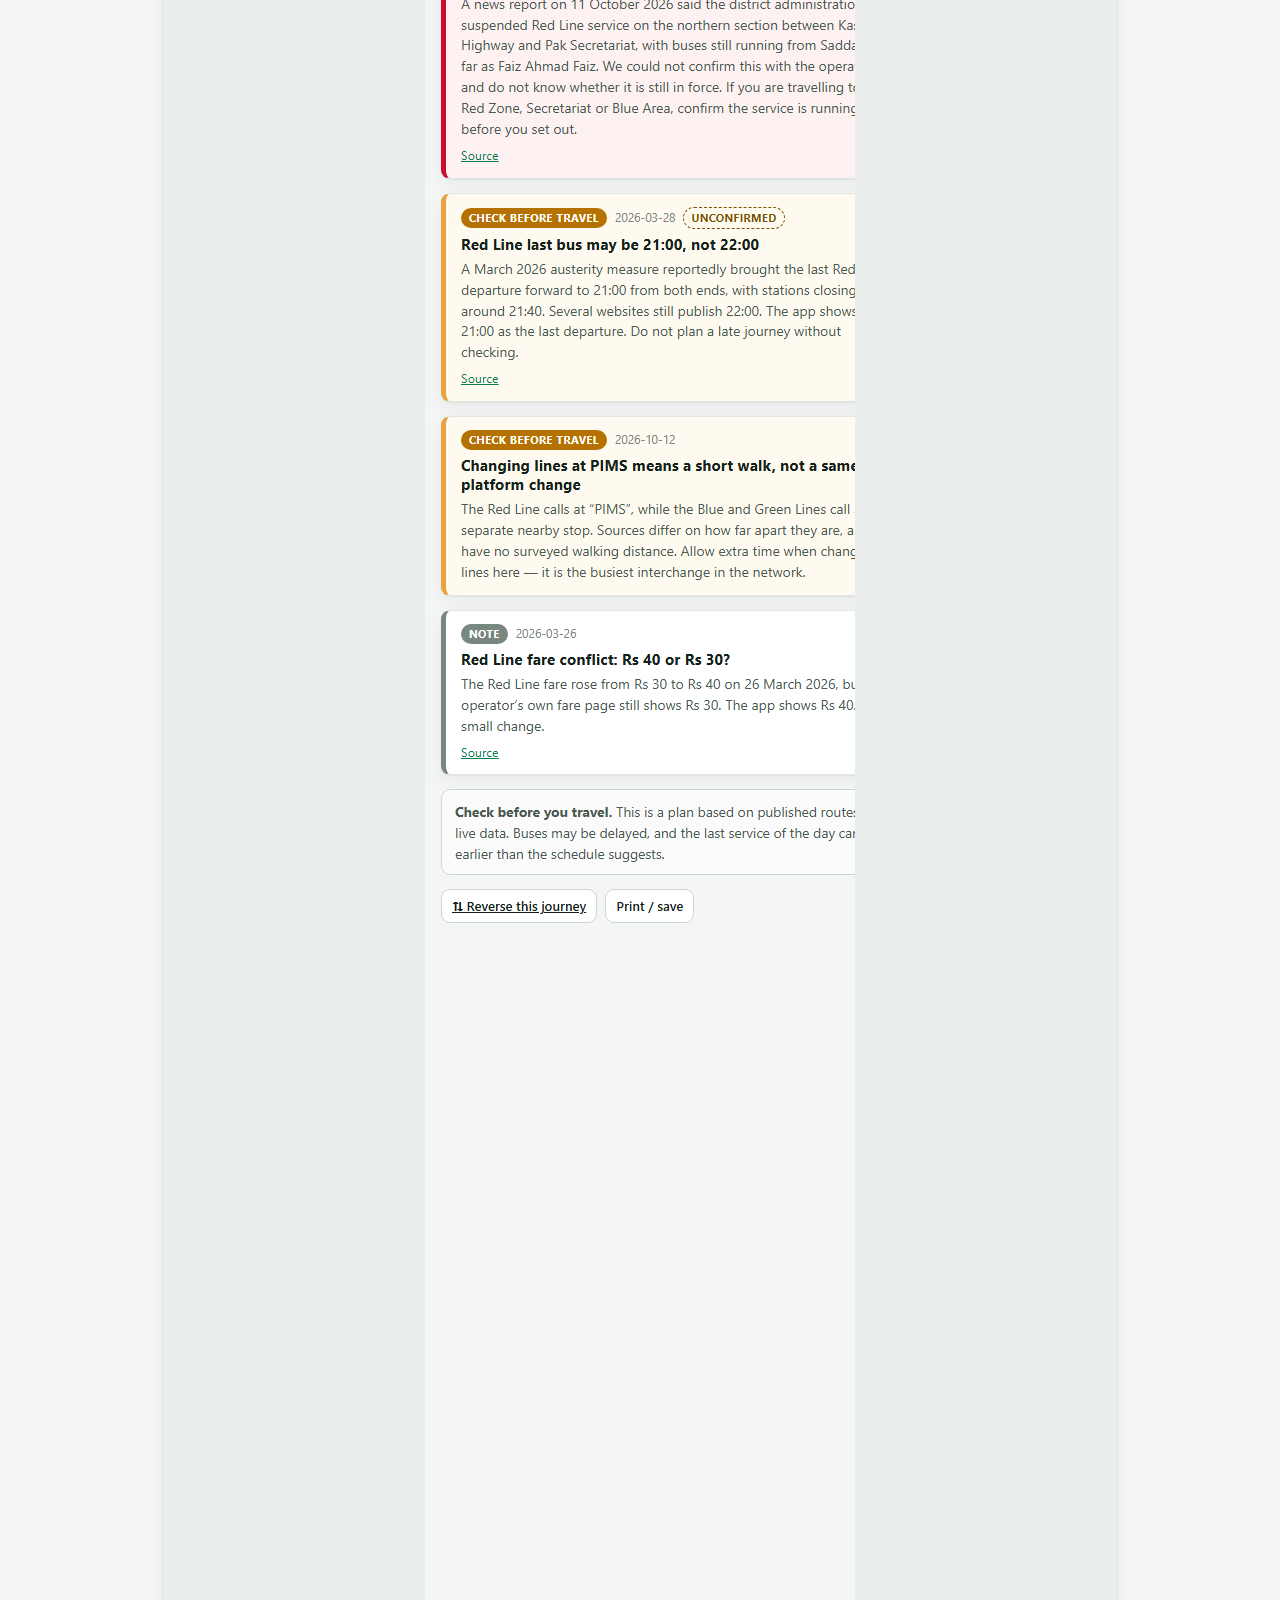
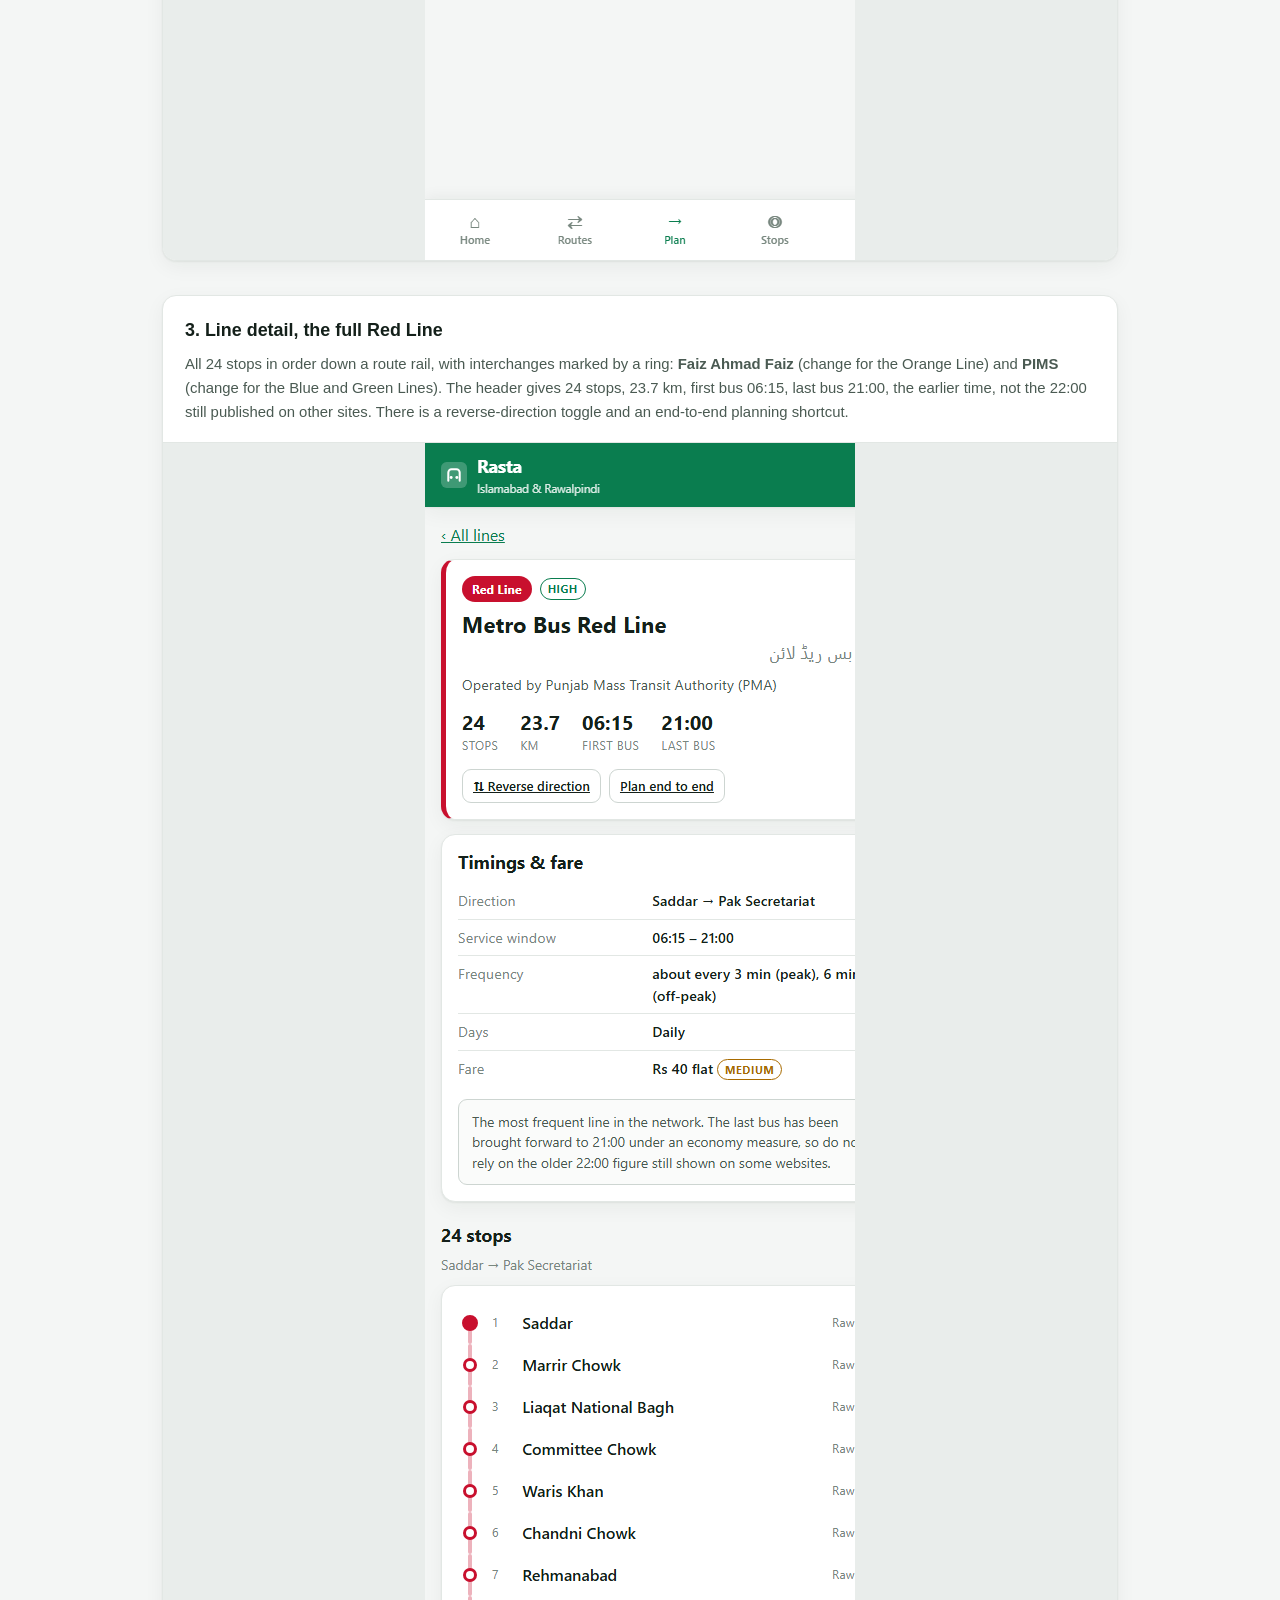
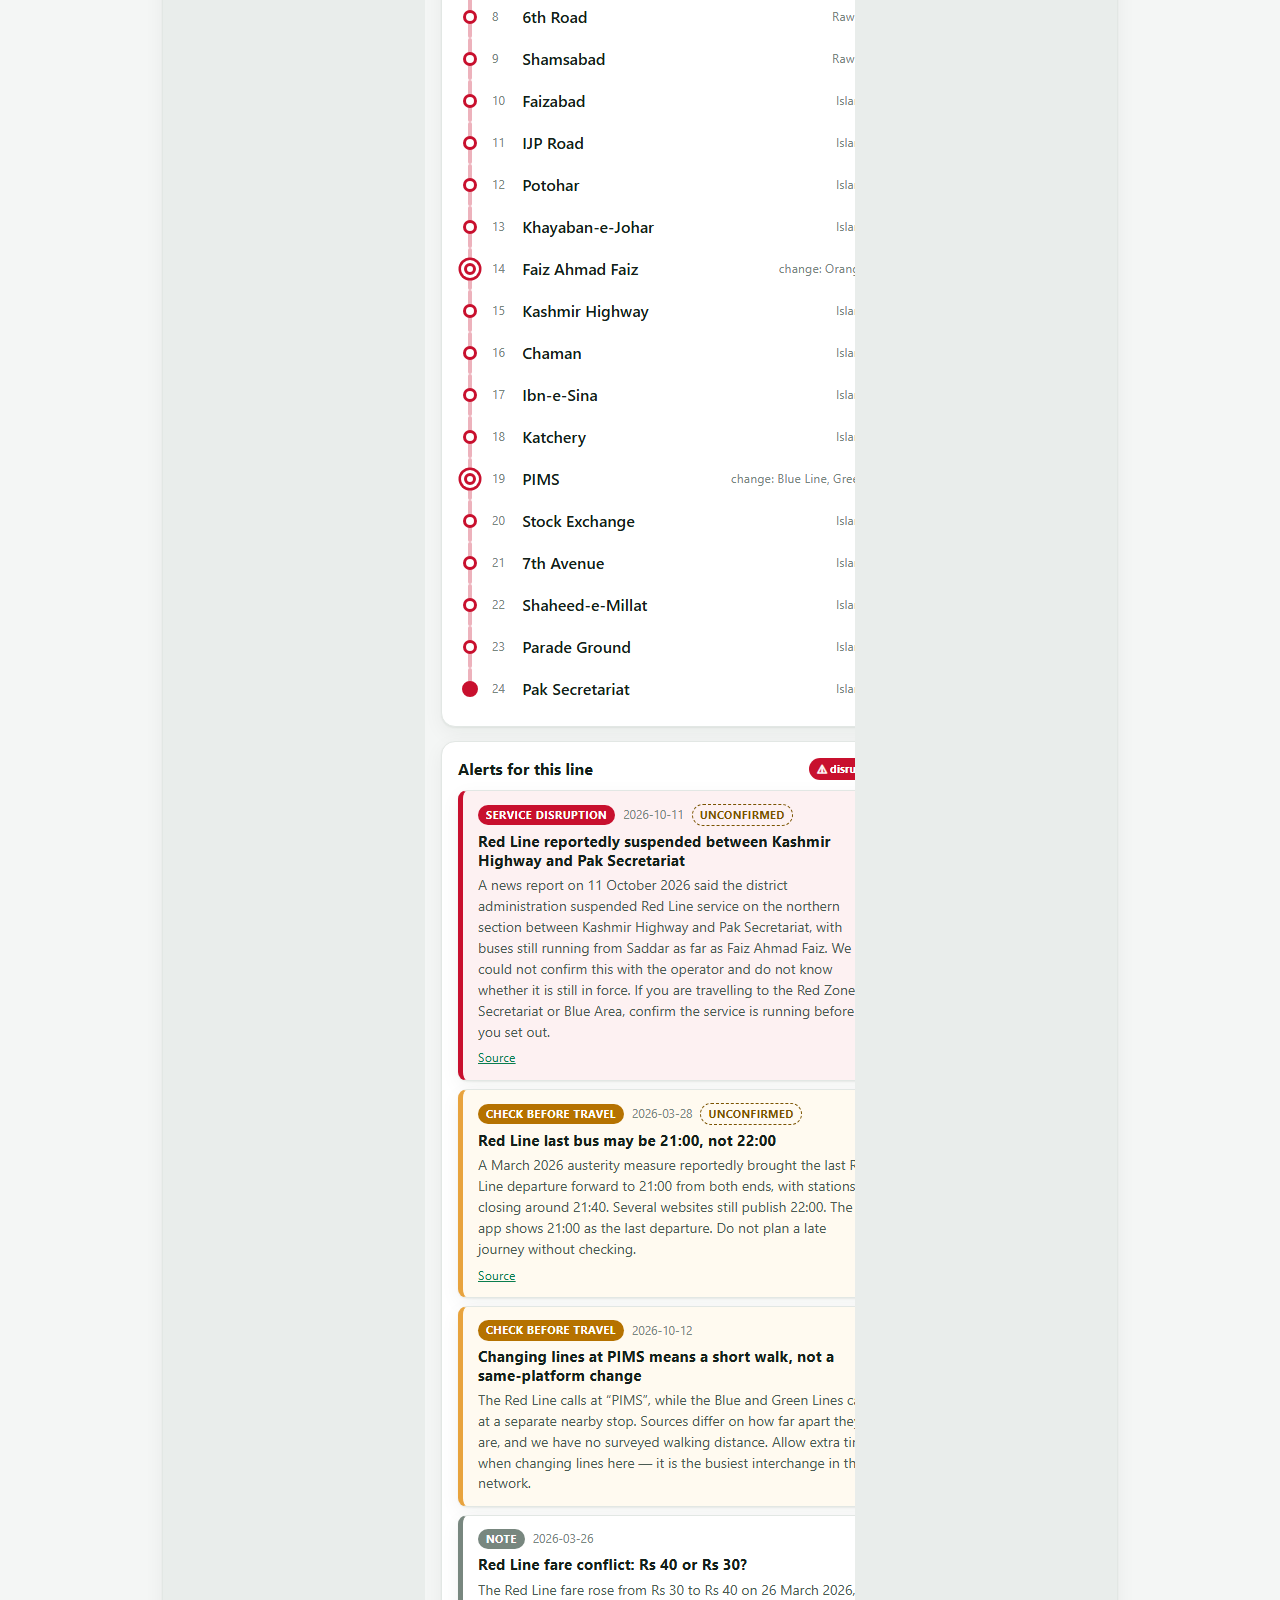
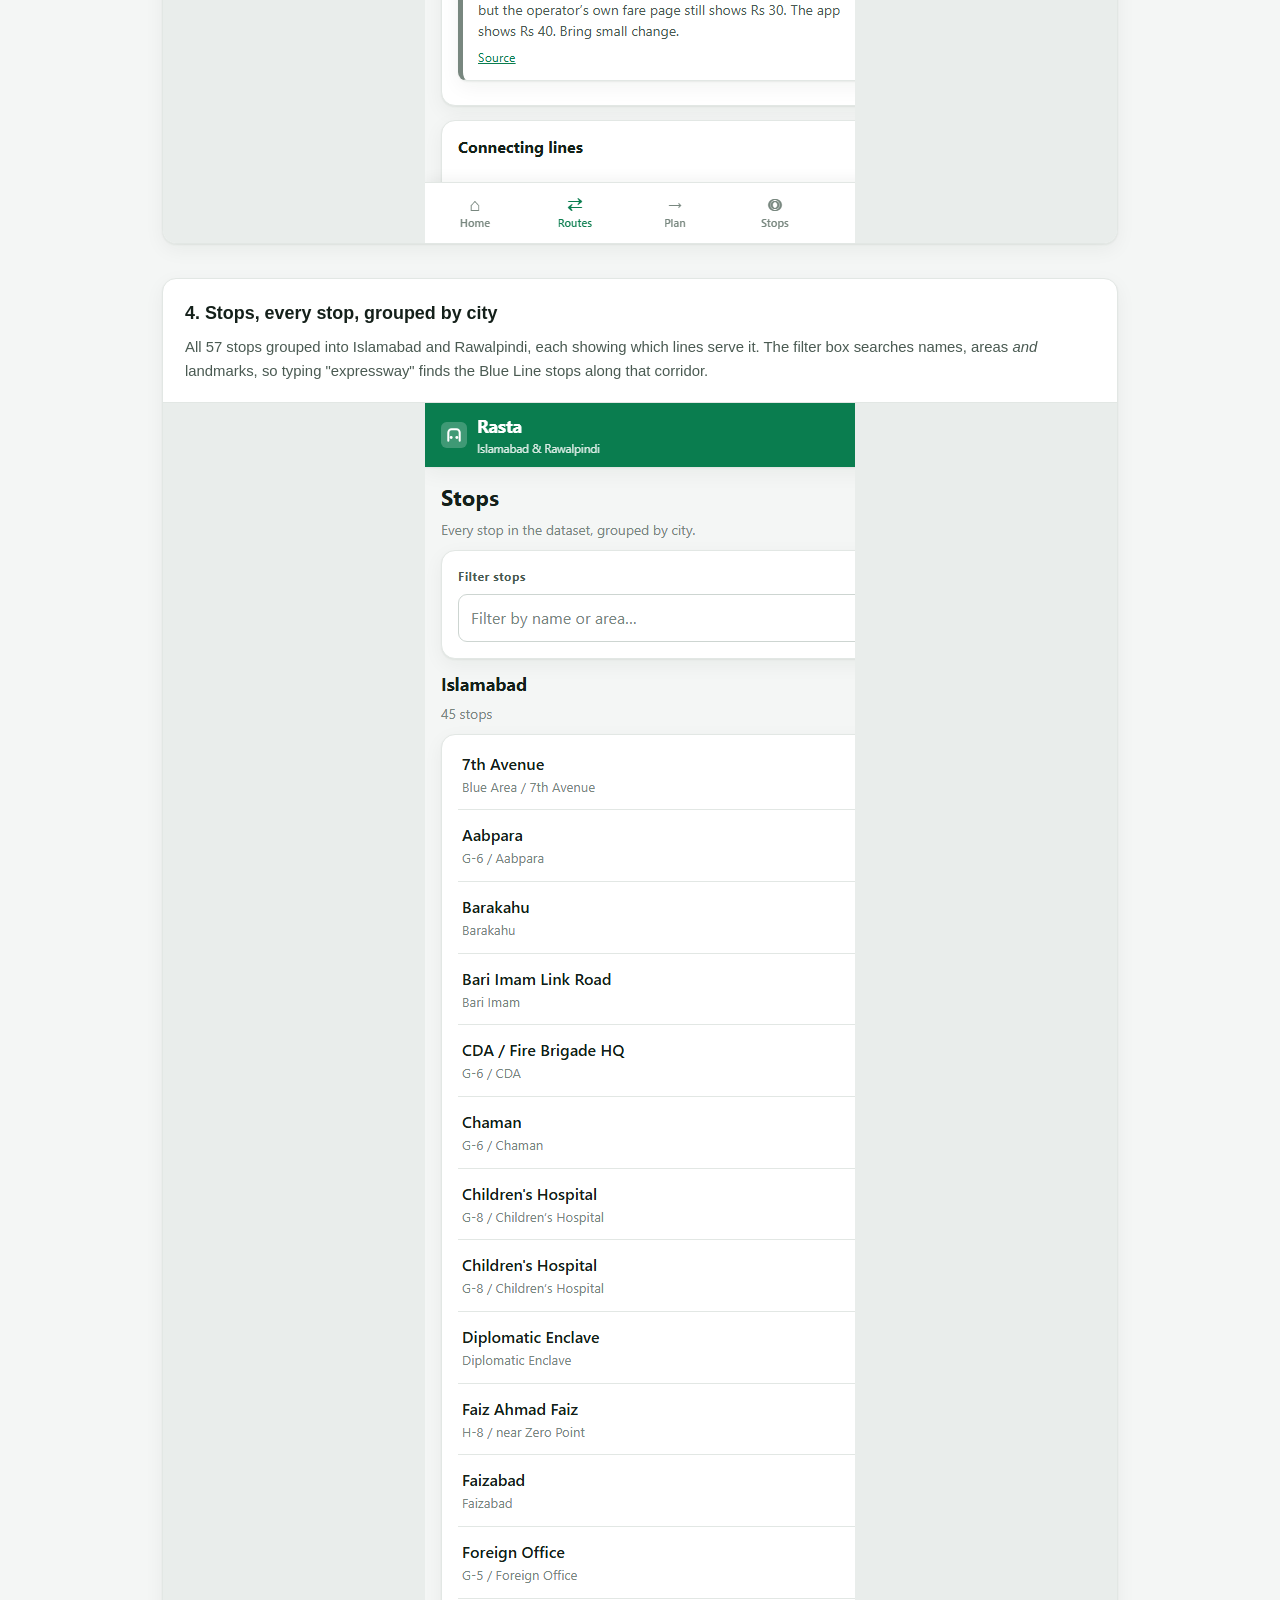
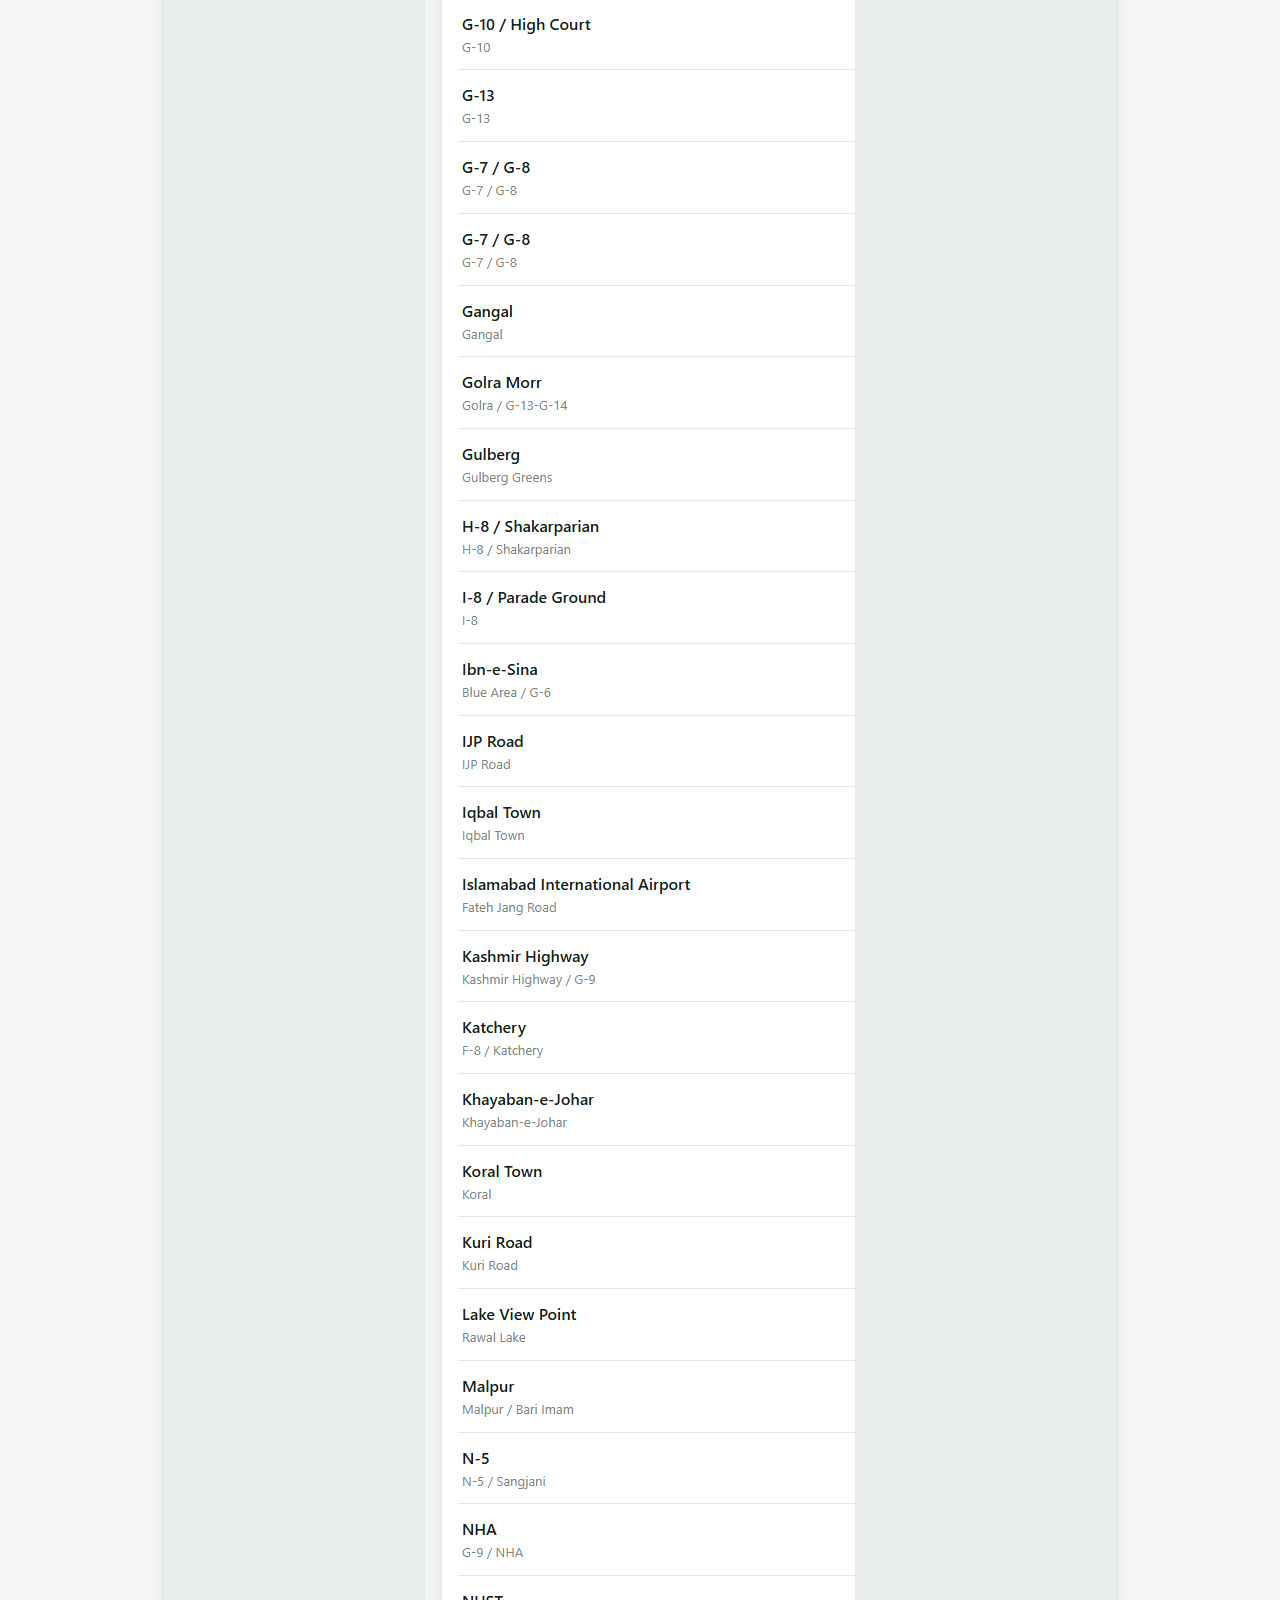
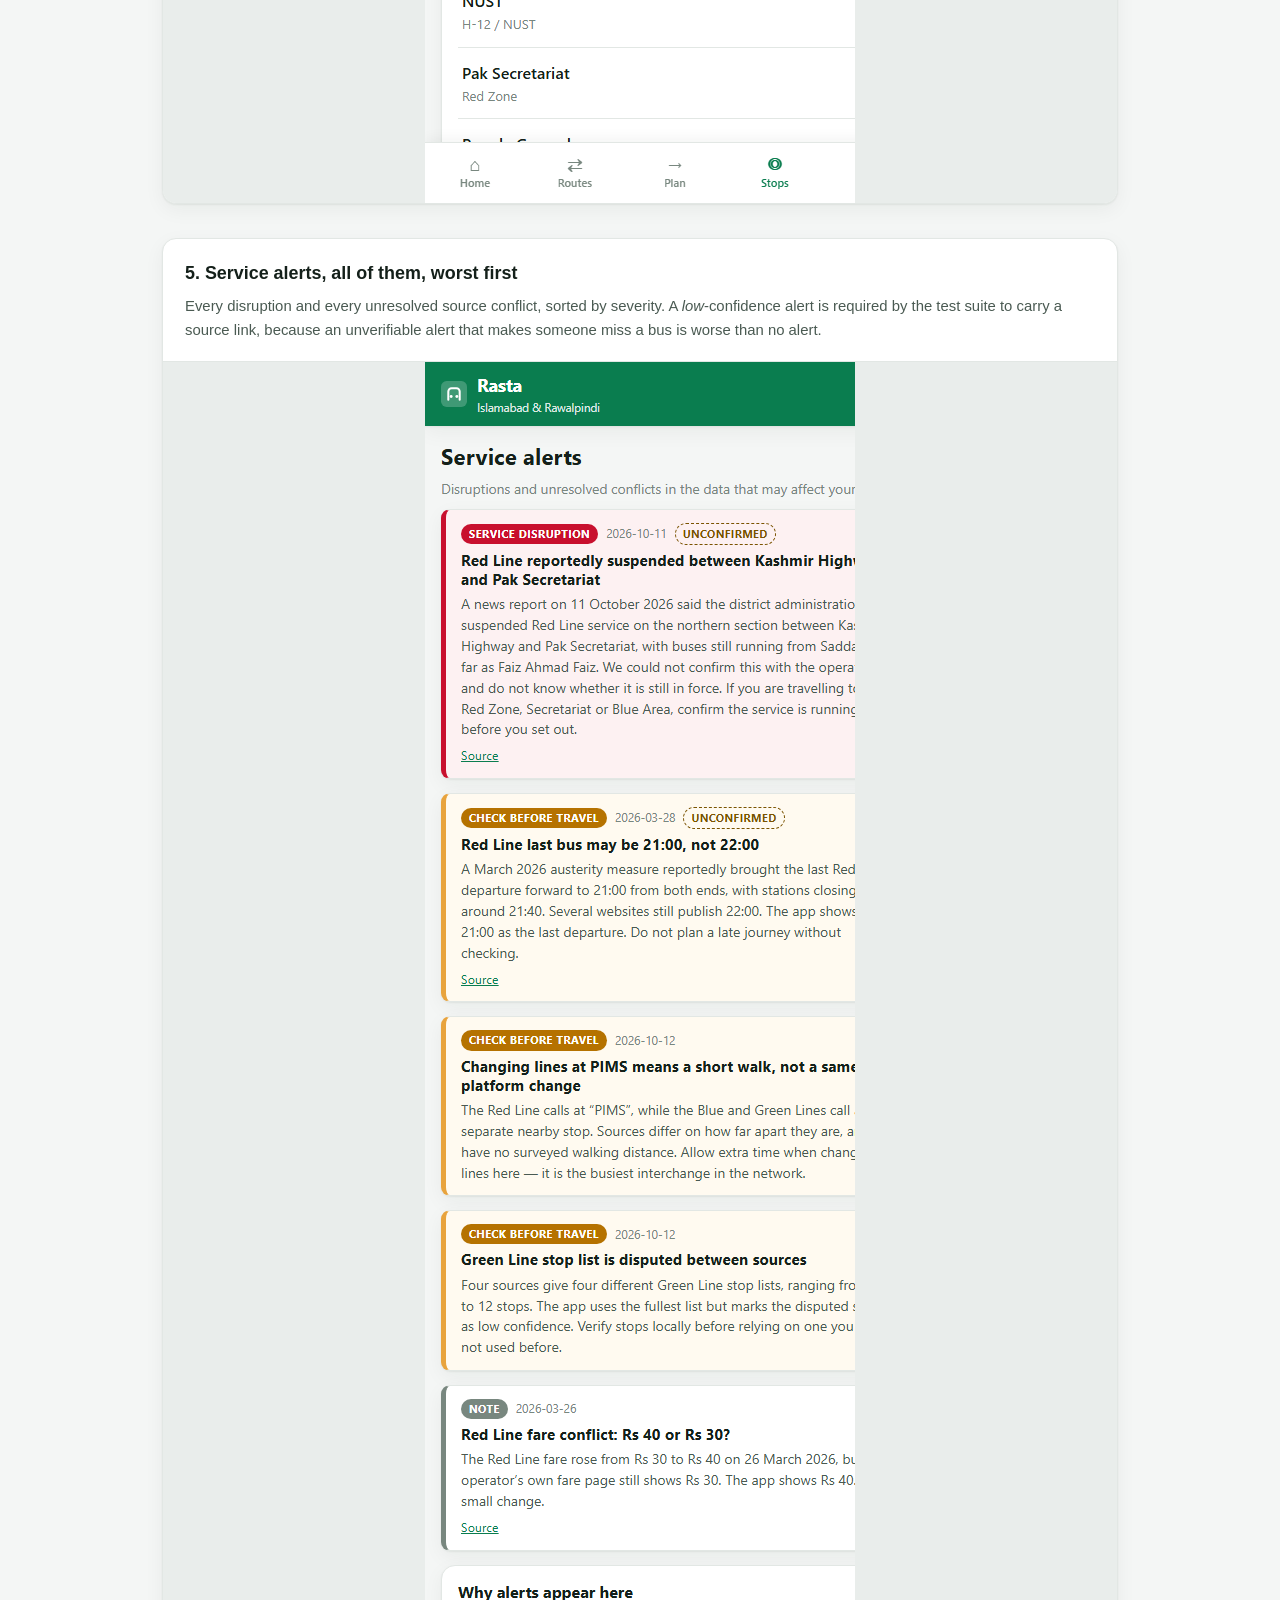
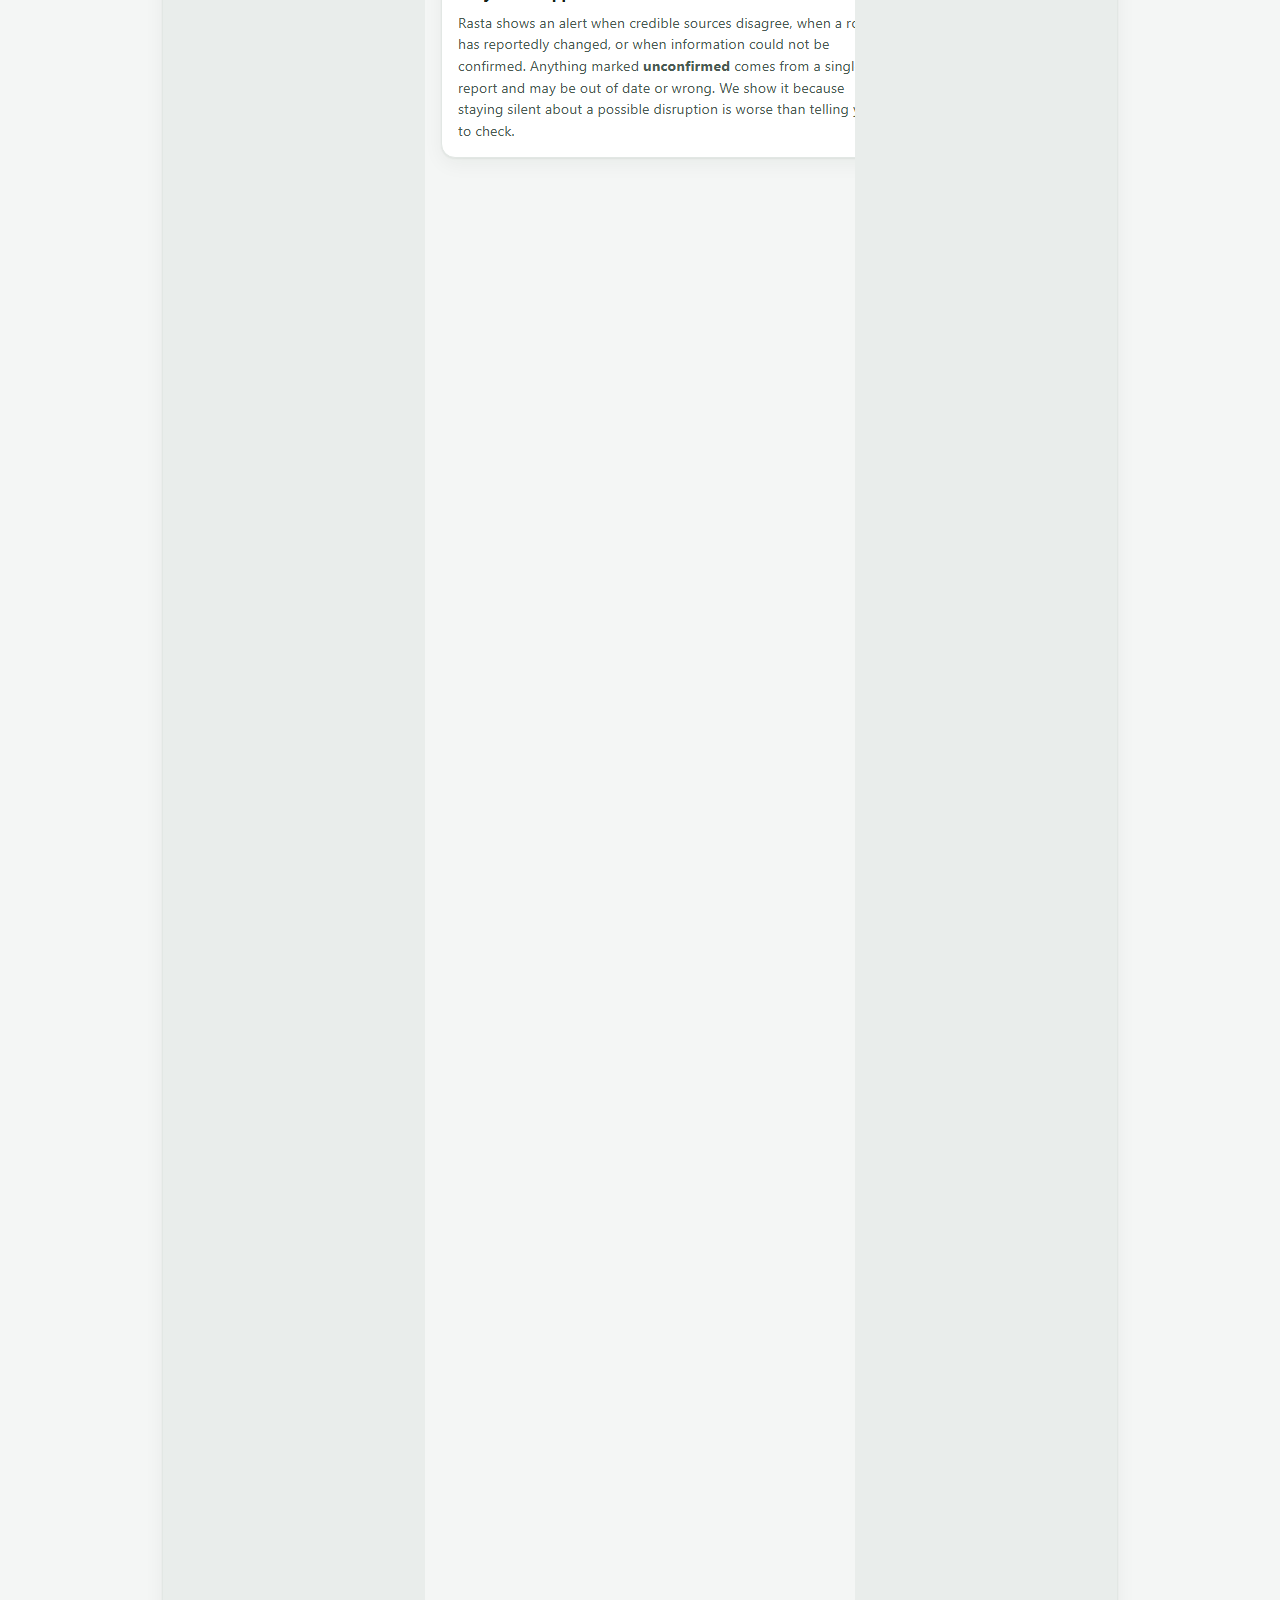
==== commit 2c0434f0: "Strip em dashes and decorative glyphs from all interface text Interface copy read as machine-assembl" ====
--- a/demo/index.html
+++ b/demo/index.html
@@ -3,7 +3,7 @@
 <head>
 <meta charset="utf-8">
 <meta name="viewport" content="width=device-width, initial-scale=1">
-<title>Rasta — demo walkthrough</title>
+<title>Rasta: demo walkthrough</title>
 <style>
   :root {
     --brand: #0a7d4f; --bg: #f4f6f5; --card: #fff; --ink: #14201a;
@@ -53,7 +53,7 @@
 <body>
 <header>
   <div class="wrap">
-    <h1>Rasta — رستہ</h1>
+    <h1>Rasta</h1>
     <p>A walkthrough of the real app: Islamabad &amp; Rawalpindi Metro Bus and CDA bus routes.</p>
   </div>
 </header>
@@ -61,7 +61,7 @@
 <main>
   <div class="notice">
     <strong>These are real screenshots of the working app</strong>, captured from a running
-    build — not mockups. They were taken in headless Chrome at phone width. Chrome's
+    build, not mockups. They were taken in headless Chrome at phone width. Chrome's
     <code>--window-size</code> includes browser chrome, so the rendered page is a little wider
     than the captured image and some right-edge text is cropped in these pictures only; the
     layout itself measures <strong>0px horizontal overflow</strong> at 420&nbsp;px across all
@@ -70,45 +70,45 @@
 
   <figure class="step">
   <figcaption>
-    <h2>1. Home — it leads with the bad news</h2>
+    <h2>1. Home: it leads with the bad news</h2>
     <p>Service alerts come first, before anything else. The Red Line disruption reported on 11 October 2026 sits at the top, tagged <em>unconfirmed</em> because we could only find one report of it and could not verify it with the operator. Each line card carries a warning badge, and there is a plain statement that this is not a live tracker.</p>
   </figcaption>
-  <div class="shot"><img src="[data-uri]" alt="1. Home — it leads with the bad news"></div>
+  <div class="shot"><img src="[data-uri]" alt="1. Home: it leads with the bad news"></div>
 </figure>
 <figure class="step">
   <figcaption>
-    <h2>2. Journey planner — Saddar to the airport</h2>
-    <p>The headline numbers: <strong>2 hr 48 min</strong>, <strong>Rs 90</strong>, <strong>1 change</strong>, 44.8 km. Then step by step: Red Line for 13 stops to Faiz Ahmad Faiz, change there allowing about 8 minutes, then the Orange Line for 8 stops to the airport. Each leg can be expanded to show its intermediate stops. At the bottom, <strong>Alerts on this route</strong> pulls in only the disruptions affecting the lines this particular journey uses — which is why the PIMS walking-transfer warning appears on a Saddar-to-airport trip.</p>
+    <h2>2. Journey planner, Saddar to the airport</h2>
+    <p>The headline numbers: <strong>2 hr 48 min</strong>, <strong>Rs 90</strong>, <strong>1 change</strong>, 44.8 km. Then step by step: Red Line for 13 stops to Faiz Ahmad Faiz, change there allowing about 8 minutes, then the Orange Line for 8 stops to the airport. Each leg can be expanded to show its intermediate stops. At the bottom, <strong>Alerts on this route</strong> pulls in only the disruptions affecting the lines this particular journey uses, which is why the PIMS walking-transfer warning appears on a Saddar-to-airport trip.</p>
   </figcaption>
-  <div class="shot"><img src="[data-uri]